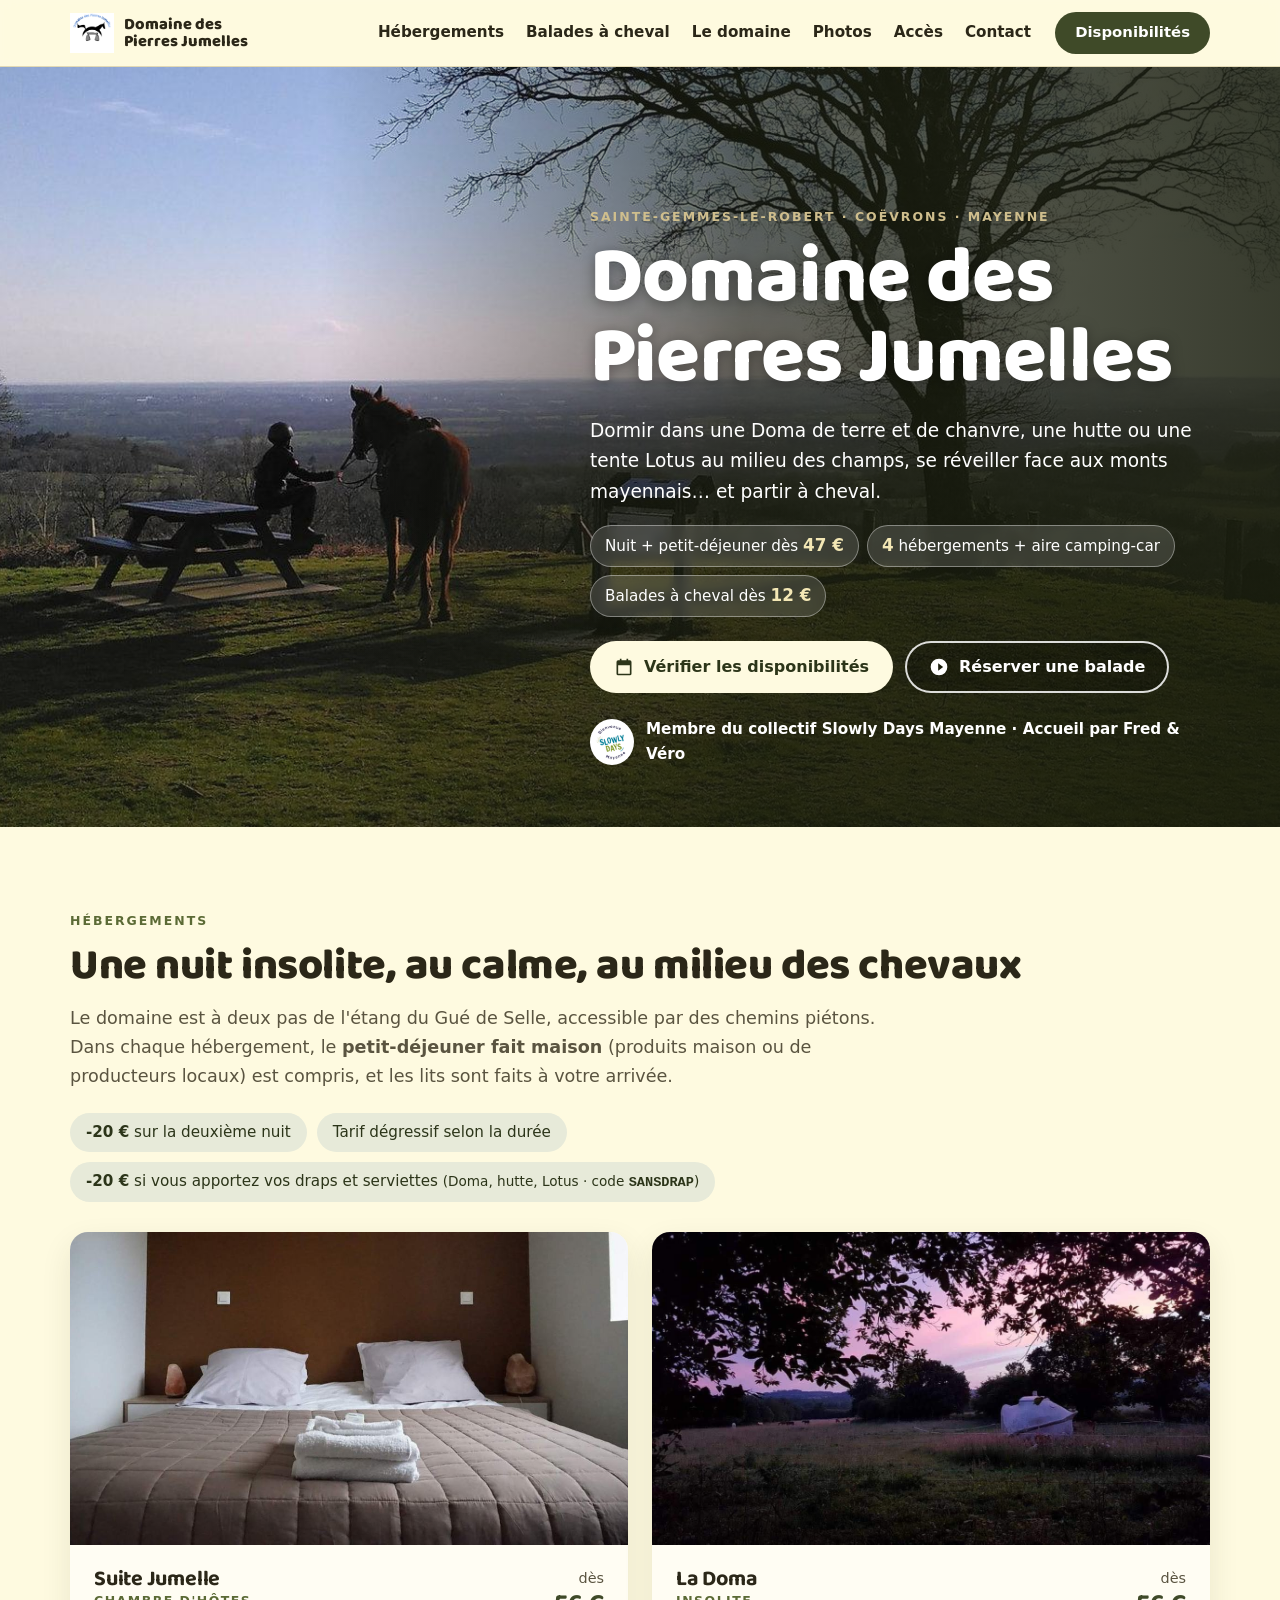
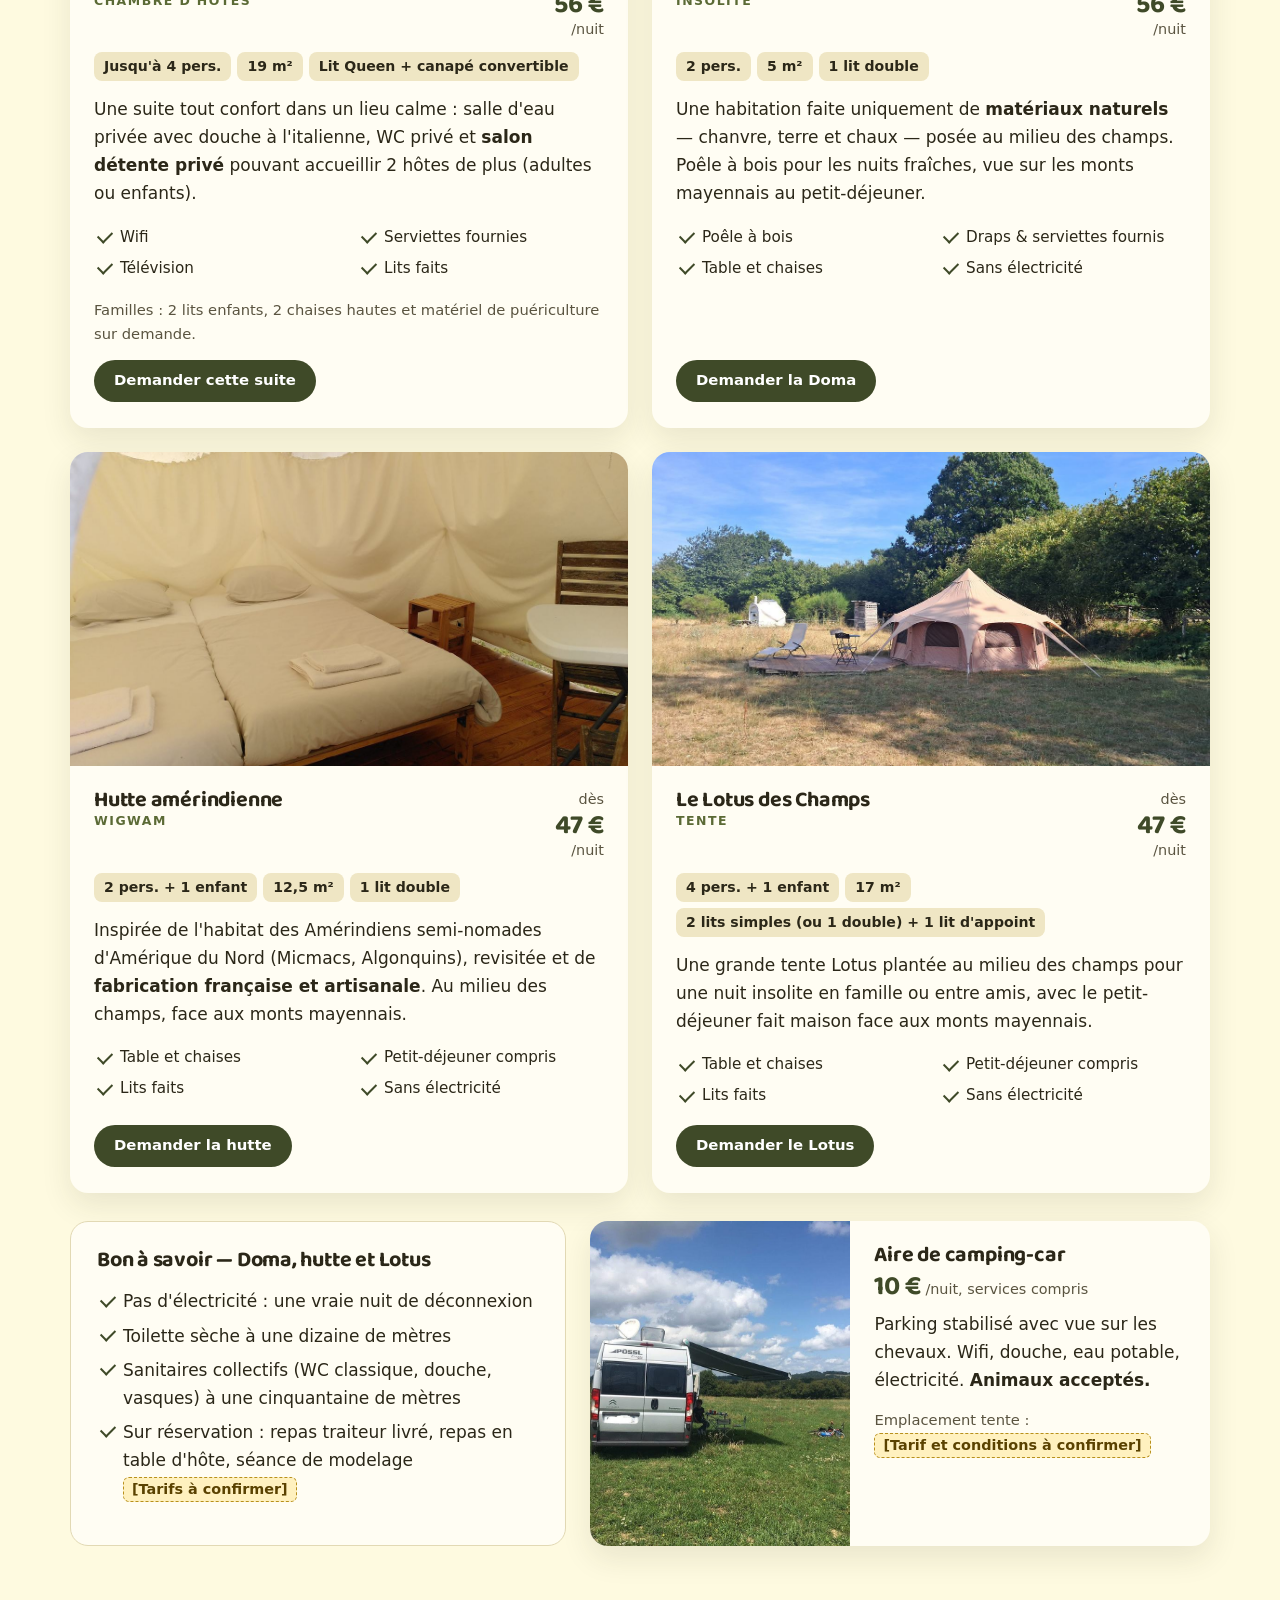
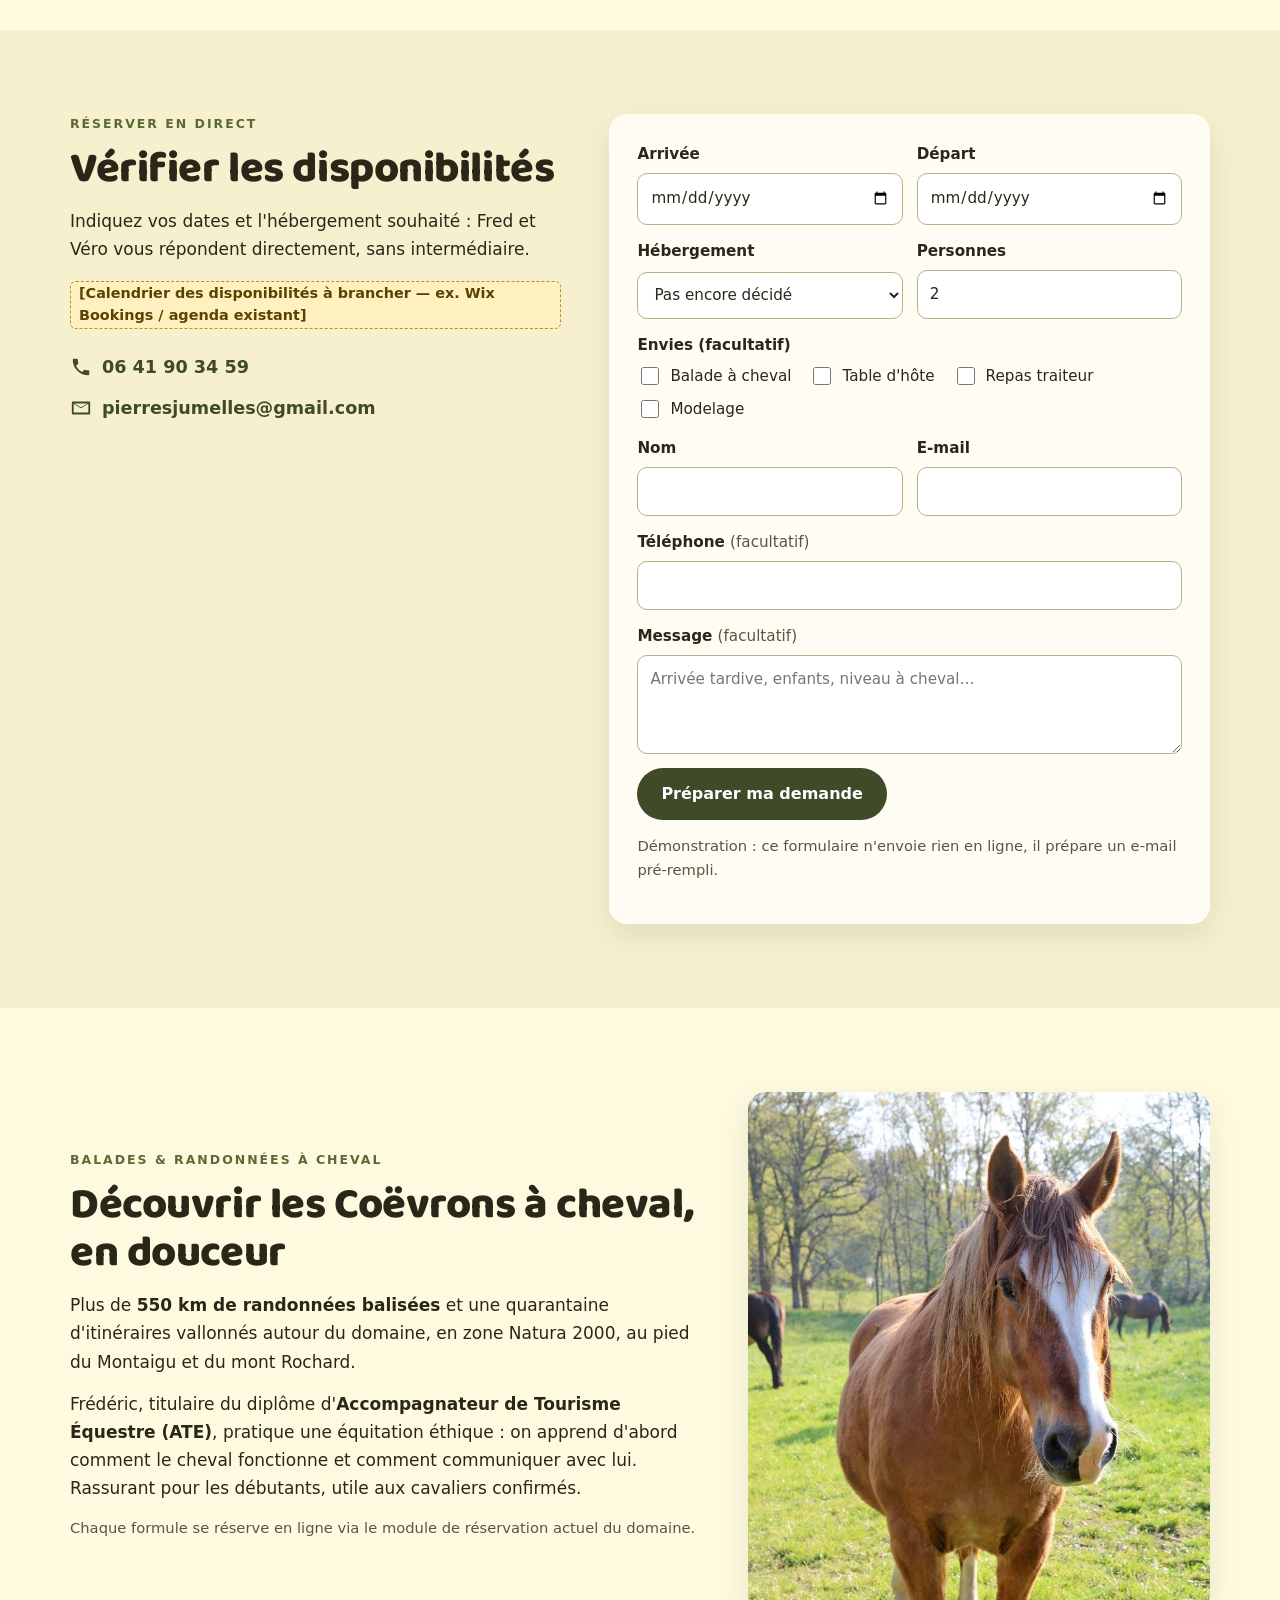
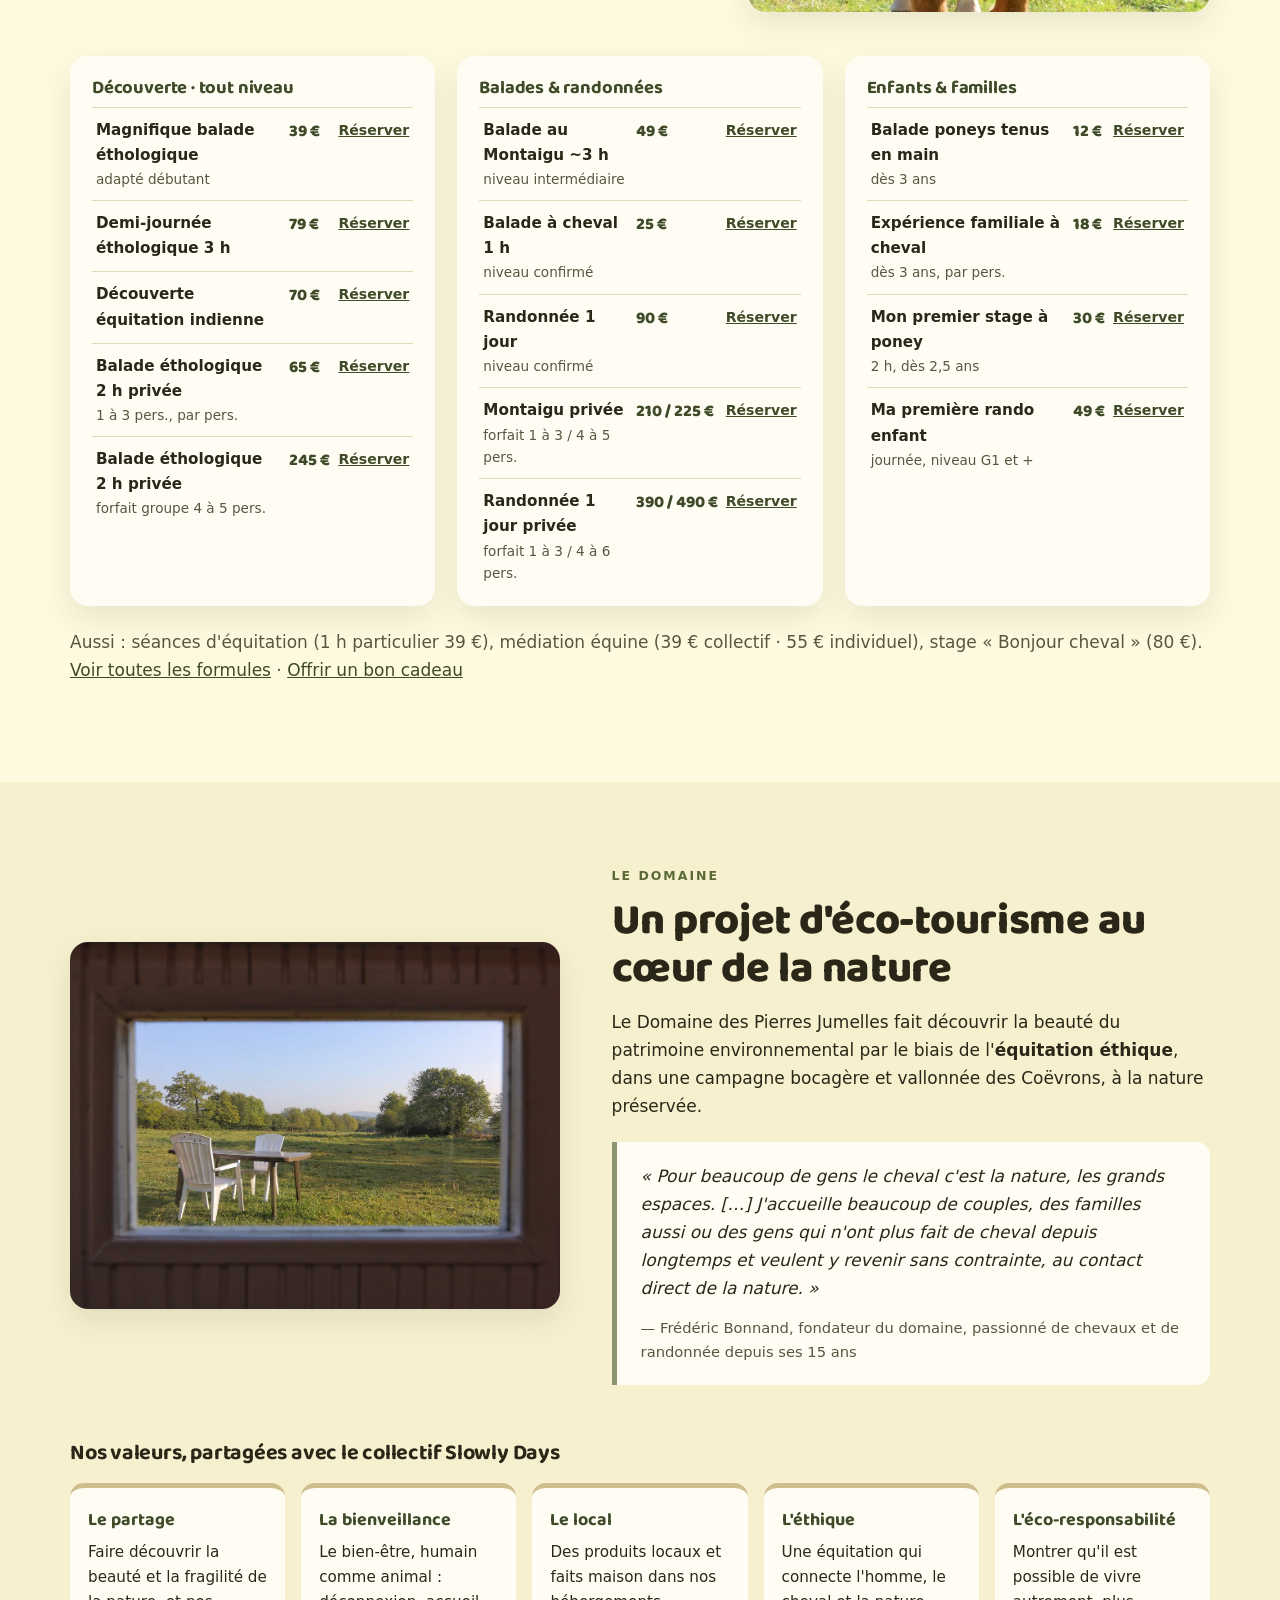
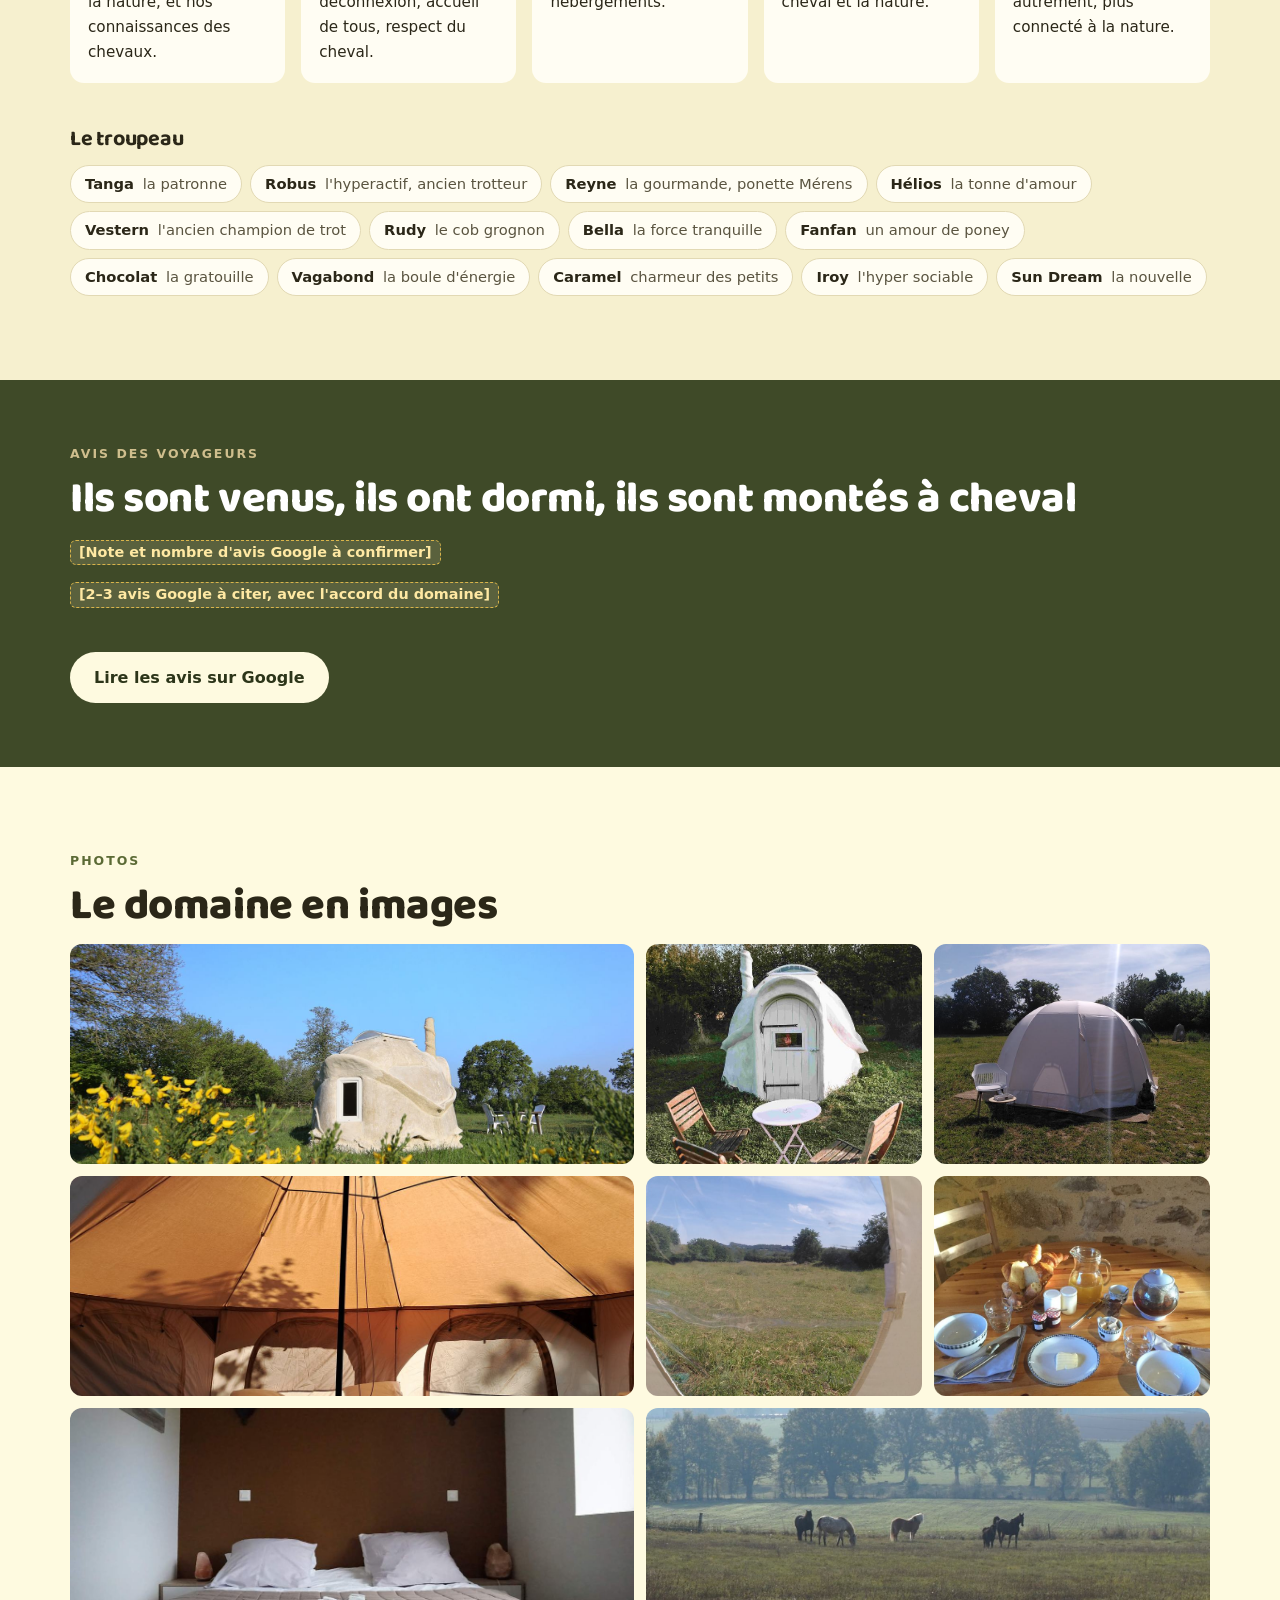
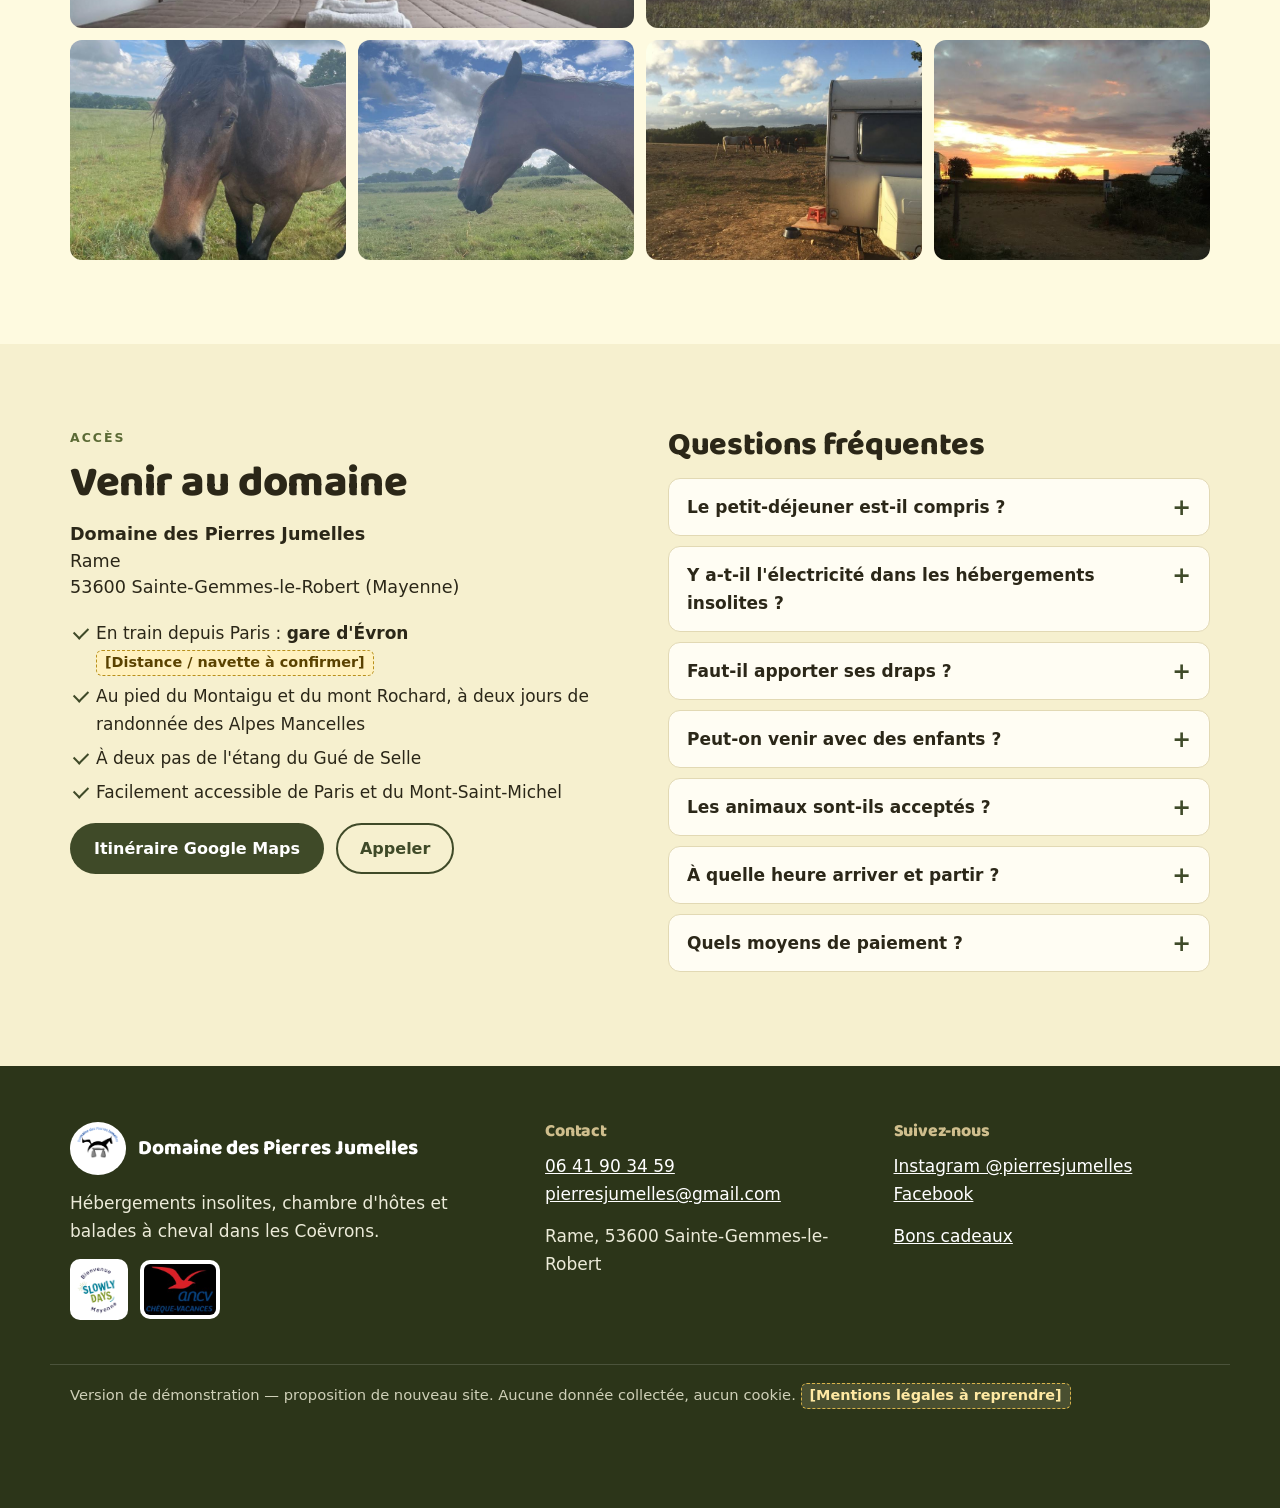
==== domaine-pierres-jumelles-ste-gemmes/index.html @ 32380733 "Demo sites (unlisted, noindex) Co-Authored-By: Claude Opus 5.5 <noreply@anthropic.com>" ====
<!doctype html>
<html lang="fr">
<head>
<meta charset="utf-8">
<meta name="viewport" content="width=device-width, initial-scale=1">
<title>Domaine des Pierres Jumelles — Hébergements insolites, chambre d'hôtes &amp; balades à cheval en Mayenne</title>
<meta name="description" content="Au cœur des Coëvrons (Sainte-Gemmes-le-Robert, 53) : Doma en chanvre et terre, hutte amérindienne, tente Lotus, suite d'hôtes avec petit-déjeuner fait maison, aire de camping-car, balades et randonnées à cheval éthologiques.">
<meta name="robots" content="noindex">
<meta name="theme-color" content="#3f4a28">
<link rel="canonical" href="https://www.pierresjumelles.com/">
<meta property="og:type" content="website">
<meta property="og:locale" content="fr_FR">
<meta property="og:title" content="Domaine des Pierres Jumelles — nuits insolites et balades à cheval en Mayenne">
<meta property="og:description" content="Doma, hutte amérindienne, Lotus des Champs, Suite Jumelle et balades à cheval éthologiques au pied du Montaigu.">
<meta property="og:image" content="img/hero.jpg">
<link rel="icon" href="img/logo.png">
<link rel="preconnect" href="https://fonts.googleapis.com">
<link rel="preconnect" href="https://fonts.gstatic.com" crossorigin>
<link href="https://fonts.googleapis.com/css2?family=Baloo+2:wght@600;700;800&display=swap" rel="stylesheet">
<link rel="stylesheet" href="style.css">
<link rel="preload" as="image" href="img/hero-800.jpg" imagesrcset="img/hero-800.jpg 800w, img/hero.jpg 1600w" imagesizes="100vw">
<script type="application/ld+json">
{
  "@context": "https://schema.org",
  "@type": ["BedAndBreakfast", "LodgingBusiness"],
  "name": "Domaine des Pierres Jumelles",
  "description": "Projet d'éco-tourisme dans les Coëvrons : chambre d'hôtes (Suite Jumelle), hébergements insolites (Doma, hutte amérindienne, Lotus des Champs), aire de camping-car, balades et randonnées à cheval éthologiques.",
  "url": "https://www.pierresjumelles.com/",
  "telephone": "+33641903459",
  "email": "pierresjumelles@gmail.com",
  "logo": "img/logo.png",
  "image": ["img/hero.jpg", "img/doma.jpg", "img/lotus.jpg", "img/hutte.jpg"],
  "address": {
    "@type": "PostalAddress",
    "streetAddress": "Rame",
    "postalCode": "53600",
    "addressLocality": "Sainte-Gemmes-le-Robert",
    "addressRegion": "Mayenne",
    "addressCountry": "FR"
  },
  "geo": { "@type": "GeoCoordinates", "latitude": 48.1975708, "longitude": -0.4056667 },
  "hasMap": "https://www.google.com/maps/search/?api=1&query=48.1975708,-0.4056667",
  "priceRange": "47 € – 56 € / nuit",
  "sameAs": ["https://www.facebook.com/pierresjumelles/", "https://www.instagram.com/pierresjumelles/"],
  "amenityFeature": [
    { "@type": "LocationFeatureSpecification", "name": "Petit-déjeuner fait maison inclus", "value": true },
    { "@type": "LocationFeatureSpecification", "name": "Balades à cheval sur place", "value": true },
    { "@type": "LocationFeatureSpecification", "name": "Aire de camping-car avec électricité et eau", "value": true }
  ],
  "containsPlace": [
    { "@type": "Suite", "name": "Suite Jumelle (chambre d'hôtes)", "occupancy": { "@type": "QuantitativeValue", "maxValue": 4 }, "floorSize": { "@type": "QuantitativeValue", "value": 19, "unitCode": "MTK" } },
    { "@type": "Accommodation", "name": "Doma", "occupancy": { "@type": "QuantitativeValue", "maxValue": 2 }, "floorSize": { "@type": "QuantitativeValue", "value": 5, "unitCode": "MTK" } },
    { "@type": "Accommodation", "name": "Hutte amérindienne", "occupancy": { "@type": "QuantitativeValue", "maxValue": 3 }, "floorSize": { "@type": "QuantitativeValue", "value": 12.5, "unitCode": "MTK" } },
    { "@type": "Accommodation", "name": "Le Lotus des Champs", "occupancy": { "@type": "QuantitativeValue", "maxValue": 5 }, "floorSize": { "@type": "QuantitativeValue", "value": 17, "unitCode": "MTK" } }
  ],
  "makesOffer": [
    { "@type": "Offer", "name": "Suite Jumelle — nuit avec petit-déjeuner", "price": 56, "priceCurrency": "EUR", "description": "À partir de" },
    { "@type": "Offer", "name": "Doma — nuit avec petit-déjeuner", "price": 56, "priceCurrency": "EUR", "description": "À partir de" },
    { "@type": "Offer", "name": "Hutte amérindienne — nuit avec petit-déjeuner", "price": 47, "priceCurrency": "EUR", "description": "À partir de" },
    { "@type": "Offer", "name": "Lotus des Champs — nuit avec petit-déjeuner", "price": 47, "priceCurrency": "EUR", "description": "À partir de" },
    { "@type": "Offer", "name": "Aire de camping-car avec services", "price": 10, "priceCurrency": "EUR" }
  ]
}
</script>
</head>
<body>
<a class="skip" href="#contenu">Aller au contenu</a>

<header class="topbar">
  <div class="wrap topbar-in">
    <a class="brand" href="#top" aria-label="Domaine des Pierres Jumelles — accueil">
      <img src="img/logo.png" width="44" height="41" alt="">
      <span>Domaine des<br>Pierres Jumelles</span>
    </a>
    <nav class="nav" aria-label="Navigation principale">
      <a href="#hebergements">Hébergements</a>
      <a href="#balades">Balades à cheval</a>
      <a href="#domaine">Le domaine</a>
      <a href="#galerie">Photos</a>
      <a href="#acces">Accès</a>
      <a href="#contact">Contact</a>
    </nav>
    <a class="btn btn-green btn-sm topbar-cta" href="#dispo">Disponibilités</a>
  </div>
</header>

<main id="contenu">

<!-- HERO -->
<section class="hero" id="top">
  <img class="hero-bg" src="img/hero-800.jpg" srcset="img/hero-800.jpg 800w, img/hero.jpg 1600w" sizes="100vw" alt="Un cheval et son cavalier devant le panorama du Montaigu, sur la campagne mayennaise" fetchpriority="high">
  <div class="wrap hero-in"><div class="hero-text">
    <p class="eyebrow">Sainte-Gemmes-le-Robert · Coëvrons · Mayenne</p>
    <h1>Domaine des<br>Pierres Jumelles</h1>
    <p class="hook">Dormir dans une Doma de terre et de chanvre, une hutte ou une tente Lotus au milieu des champs, se réveiller face aux monts mayennais… et partir à cheval.</p>
    <ul class="keyfacts" aria-label="En bref">
      <li>Nuit + petit-déjeuner dès <b>47&nbsp;€</b></li>
      <li><b>4</b> hébergements + aire camping-car</li>
      <li>Balades à cheval dès <b>12&nbsp;€</b></li>
    </ul>
    <div class="cta">
      <a class="btn btn-cream" href="#dispo">
        <svg viewBox="0 0 24 24" aria-hidden="true"><path d="M7 2v2H5a2 2 0 0 0-2 2v14a2 2 0 0 0 2 2h14a2 2 0 0 0 2-2V6a2 2 0 0 0-2-2h-2V2h-2v2H9V2H7zm-2 8h14v10H5V10z"/></svg>
        Vérifier les disponibilités
      </a>
      <a class="btn btn-ghost" href="#balades">
        <svg viewBox="0 0 24 24" aria-hidden="true"><path d="M12 2a10 10 0 1 0 0 20 10 10 0 0 0 0-20zm-1 14.5v-9l6 4.5-6 4.5z"/></svg>
        Réserver une balade
      </a>
    </div>
    <p class="label"><img src="img/slowly.png" width="44" height="46" alt=""> Membre du collectif Slowly Days Mayenne · Accueil par Fred &amp; Véro</p>
  </div></div>
</section>

<!-- HEBERGEMENTS -->
<section class="section" id="hebergements">
  <div class="wrap">
    <p class="eyebrow dark">Hébergements</p>
    <h2>Une nuit insolite, au calme, au milieu des chevaux</h2>
    <p class="lead">Le domaine est à deux pas de l'étang du Gué de Selle, accessible par des chemins piétons. Dans chaque hébergement, le <strong>petit-déjeuner fait maison</strong> (produits maison ou de producteurs locaux) est compris, et les lits sont faits à votre arrivée.</p>

    <div class="deals" role="note">
      <span><b>-20&nbsp;€</b> sur la deuxième nuit</span>
      <span>Tarif dégressif selon la durée</span>
      <span><b>-20&nbsp;€</b> si vous apportez vos draps et serviettes <small>(Doma, hutte, Lotus · code <code>SANSDRAP</code>)</small></span>
    </div>

    <div class="units">
      <!-- Suite Jumelle -->
      <article class="unit" id="suite">
        <img src="img/chambre.jpg" width="1200" height="570" loading="lazy" alt="La Suite Jumelle : grand lit Queen, linge plié, mur couleur chocolat">
        <div class="unit-body">
          <div class="unit-head">
            <h3>Suite Jumelle <span class="kind">chambre d'hôtes</span></h3>
            <p class="price">dès <b>56&nbsp;€</b><span>/nuit</span></p>
          </div>
          <ul class="specs" aria-label="Caractéristiques">
            <li>Jusqu'à 4 pers.</li><li>19&nbsp;m²</li><li>Lit Queen + canapé convertible</li>
          </ul>
          <p>Une suite tout confort dans un lieu calme : salle d'eau privée avec douche à l'italienne, WC privé et <strong>salon détente privé</strong> pouvant accueillir 2 hôtes de plus (adultes ou enfants).</p>
          <ul class="ticks cols">
            <li>Wifi</li><li>Télévision</li><li>Serviettes fournies</li><li>Lits faits</li>
          </ul>
          <p class="small">Familles : 2 lits enfants, 2 chaises hautes et matériel de puériculture sur demande.</p>
          <a class="btn btn-green btn-sm" href="#dispo" data-unit="Suite Jumelle (chambre d'hôtes)">Demander cette suite</a>
        </div>
      </article>

      <!-- Doma -->
      <article class="unit" id="doma">
        <img src="img/doma-sunset.jpg" width="1200" height="675" loading="lazy" alt="La Doma blanche au milieu du pré, au coucher du soleil">
        <div class="unit-body">
          <div class="unit-head">
            <h3>La Doma <span class="kind">insolite</span></h3>
            <p class="price">dès <b>56&nbsp;€</b><span>/nuit</span></p>
          </div>
          <ul class="specs" aria-label="Caractéristiques">
            <li>2 pers.</li><li>5&nbsp;m²</li><li>1 lit double</li>
          </ul>
          <p>Une habitation faite uniquement de <strong>matériaux naturels</strong> — chanvre, terre et chaux — posée au milieu des champs. Poêle à bois pour les nuits fraîches, vue sur les monts mayennais au petit-déjeuner.</p>
          <ul class="ticks cols">
            <li>Poêle à bois</li><li>Table et chaises</li><li>Draps &amp; serviettes fournis</li><li>Sans électricité</li>
          </ul>
          <a class="btn btn-green btn-sm" href="#dispo" data-unit="La Doma">Demander la Doma</a>
        </div>
      </article>

      <!-- Hutte -->
      <article class="unit" id="hutte">
        <img src="img/hutte-int.jpg" width="1200" height="900" loading="lazy" alt="Intérieur de la hutte amérindienne : lit double sous la toile, petite table en bois">
        <div class="unit-body">
          <div class="unit-head">
            <h3>Hutte amérindienne <span class="kind">wigwam</span></h3>
            <p class="price">dès <b>47&nbsp;€</b><span>/nuit</span></p>
          </div>
          <ul class="specs" aria-label="Caractéristiques">
            <li>2 pers. + 1 enfant</li><li>12,5&nbsp;m²</li><li>1 lit double</li>
          </ul>
          <p>Inspirée de l'habitat des Amérindiens semi-nomades d'Amérique du Nord (Micmacs, Algonquins), revisitée et de <strong>fabrication française et artisanale</strong>. Au milieu des champs, face aux monts mayennais.</p>
          <ul class="ticks cols">
            <li>Table et chaises</li><li>Lits faits</li><li>Petit-déjeuner compris</li><li>Sans électricité</li>
          </ul>
          <a class="btn btn-green btn-sm" href="#dispo" data-unit="Hutte amérindienne">Demander la hutte</a>
        </div>
      </article>

      <!-- Lotus -->
      <article class="unit" id="lotus">
        <img src="img/lotus.jpg" width="1200" height="675" loading="lazy" alt="La tente Lotus des Champs, rose pâle, dans le pré sous le ciel bleu">
        <div class="unit-body">
          <div class="unit-head">
            <h3>Le Lotus des Champs <span class="kind">tente</span></h3>
            <p class="price">dès <b>47&nbsp;€</b><span>/nuit</span></p>
          </div>
          <ul class="specs" aria-label="Caractéristiques">
            <li>4 pers. + 1 enfant</li><li>17&nbsp;m²</li><li>2 lits simples (ou 1 double) + 1 lit d'appoint</li>
          </ul>
          <p>Une grande tente Lotus plantée au milieu des champs pour une nuit insolite en famille ou entre amis, avec le petit-déjeuner fait maison face aux monts mayennais.</p>
          <ul class="ticks cols">
            <li>Table et chaises</li><li>Lits faits</li><li>Petit-déjeuner compris</li><li>Sans électricité</li>
          </ul>
          <a class="btn btn-green btn-sm" href="#dispo" data-unit="Le Lotus des Champs">Demander le Lotus</a>
        </div>
      </article>
    </div>

    <div class="extras">
      <div class="goodtoknow">
        <h3>Bon à savoir — Doma, hutte et Lotus</h3>
        <ul class="ticks">
          <li>Pas d'électricité : une vraie nuit de déconnexion</li>
          <li>Toilette sèche à une dizaine de mètres</li>
          <li>Sanitaires collectifs (WC classique, douche, vasques) à une cinquantaine de mètres</li>
          <li>Sur réservation : repas traiteur livré, repas en table d'hôte, séance de modelage <span class="todo">[Tarifs à confirmer]</span></li>
        </ul>
      </div>
      <article class="camper" id="camping-car">
        <img src="img/camping-car.jpg" width="1200" height="900" loading="lazy" alt="Un fourgon aménagé garé dans l'herbe, sous un grand ciel bleu">
        <div>
          <h3>Aire de camping-car</h3>
          <p class="price inline"><b>10&nbsp;€</b><span>/nuit, services compris</span></p>
          <p>Parking stabilisé avec vue sur les chevaux. Wifi, douche, eau potable, électricité. <strong>Animaux acceptés.</strong></p>
          <p class="small">Emplacement tente : <span class="todo">[Tarif et conditions à confirmer]</span></p>
        </div>
      </article>
    </div>
  </div>
</section>

<!-- DISPONIBILITES -->
<section class="section alt" id="dispo">
  <div class="wrap dispo">
    <div class="dispo-text">
      <p class="eyebrow dark">Réserver en direct</p>
      <h2>Vérifier les disponibilités</h2>
      <p>Indiquez vos dates et l'hébergement souhaité : Fred et Véro vous répondent directement, sans intermédiaire.</p>
      <p class="todo-block"><span class="todo">[Calendrier des disponibilités à brancher — ex. Wix Bookings / agenda existant]</span></p>
      <ul class="contact-list">
        <li><a href="tel:+33641903459"><svg viewBox="0 0 24 24" aria-hidden="true"><path d="M6.6 10.8a15.2 15.2 0 0 0 6.6 6.6l2.2-2.2a1 1 0 0 1 1-.25 11.4 11.4 0 0 0 3.6.57 1 1 0 0 1 1 1V20a1 1 0 0 1-1 1A17 17 0 0 1 3 4a1 1 0 0 1 1-1h3.5a1 1 0 0 1 1 1c0 1.25.2 2.45.57 3.57a1 1 0 0 1-.25 1L6.6 10.8z"/></svg>06 41 90 34 59</a></li>
        <li><a href="mailto:pierresjumelles@gmail.com"><svg viewBox="0 0 24 24" aria-hidden="true"><path d="M3 5h18a1 1 0 0 1 1 1v12a1 1 0 0 1-1 1H3a1 1 0 0 1-1-1V6a1 1 0 0 1 1-1zm9 7.2L4 7.3V17h16V7.3l-8 4.9zM4.8 7 12 11.3 19.2 7H4.8z"/></svg>pierresjumelles@gmail.com</a></li>
      </ul>
    </div>
    <form class="form" id="request-form" novalidate>
      <div class="row">
        <label>Arrivée<input type="date" name="arrivee" required></label>
        <label>Départ<input type="date" name="depart" required></label>
      </div>
      <div class="row">
        <label>Hébergement
          <select name="unite">
            <option>Pas encore décidé</option>
            <option>Suite Jumelle (chambre d'hôtes)</option>
            <option>La Doma</option>
            <option>Hutte amérindienne</option>
            <option>Le Lotus des Champs</option>
            <option>Aire de camping-car</option>
          </select>
        </label>
        <label>Personnes<input type="number" name="personnes" min="1" max="10" value="2" required></label>
      </div>
      <fieldset class="opts">
        <legend>Envies (facultatif)</legend>
        <label class="chk"><input type="checkbox" name="options" value="Balade à cheval"> Balade à cheval</label>
        <label class="chk"><input type="checkbox" name="options" value="Table d'hôte"> Table d'hôte</label>
        <label class="chk"><input type="checkbox" name="options" value="Repas traiteur"> Repas traiteur</label>
        <label class="chk"><input type="checkbox" name="options" value="Modelage"> Modelage</label>
      </fieldset>
      <div class="row">
        <label>Nom<input type="text" name="nom" autocomplete="name" required></label>
        <label>E-mail<input type="email" name="email" autocomplete="email" required></label>
      </div>
      <label><span>Téléphone <span class="opt">(facultatif)</span></span><input type="tel" name="tel" autocomplete="tel"></label>
      <label><span>Message <span class="opt">(facultatif)</span></span><textarea name="message" rows="3" placeholder="Arrivée tardive, enfants, niveau à cheval…"></textarea></label>
      <button class="btn btn-green" type="submit">Préparer ma demande</button>
      <p class="small">Démonstration : ce formulaire n'envoie rien en ligne, il prépare un e-mail pré-rempli.</p>
      <div class="form-msg" id="form-msg" role="status" hidden></div>
    </form>
  </div>
</section>

<!-- BALADES -->
<section class="section" id="balades">
  <div class="wrap">
    <div class="split">
      <div>
        <p class="eyebrow dark">Balades &amp; randonnées à cheval</p>
        <h2>Découvrir les Coëvrons à cheval, en douceur</h2>
        <p>Plus de <strong>550 km de randonnées balisées</strong> et une quarantaine d'itinéraires vallonnés autour du domaine, en zone Natura 2000, au pied du Montaigu et du mont Rochard.</p>
        <p>Frédéric, titulaire du diplôme d'<strong>Accompagnateur de Tourisme Équestre (ATE)</strong>, pratique une équitation éthique : on apprend d'abord comment le cheval fonctionne et comment communiquer avec lui. Rassurant pour les débutants, utile aux cavaliers confirmés.</p>
        <p class="small">Chaque formule se réserve en ligne via le module de réservation actuel du domaine.</p>
      </div>
      <img class="split-img" src="img/cheval.jpg" width="760" height="1000" loading="lazy" alt="Un cheval alezan à la crinière claire s'approche dans le pré, en lisière de bois">
    </div>

    <div class="rides">
      <div class="ride-group">
        <h3>Découverte · tout niveau</h3>
        <table class="prices">
          <caption class="sr">Balades découverte et tarifs</caption>
          <tbody>
            <tr><th scope="row">Magnifique balade éthologique <span>adapté débutant</span></th><td>39&nbsp;€</td><td><a href="https://www.pierresjumelles.com/service-page/magnifique-balade-éthologique">Réserver</a></td></tr>
            <tr><th scope="row">Demi-journée éthologique 3&nbsp;h</th><td>79&nbsp;€</td><td><a href="https://www.pierresjumelles.com/service-page/demie-journée-éthologique-3-h">Réserver</a></td></tr>
            <tr><th scope="row">Découverte équitation indienne</th><td>70&nbsp;€</td><td><a href="https://www.pierresjumelles.com/service-page/découverte-équitation-indienne">Réserver</a></td></tr>
            <tr><th scope="row">Balade éthologique 2&nbsp;h privée <span>1 à 3 pers., par pers.</span></th><td>65&nbsp;€</td><td><a href="https://www.pierresjumelles.com/service-page/magnifique-balade-éthologique-2-h-privé">Réserver</a></td></tr>
            <tr><th scope="row">Balade éthologique 2&nbsp;h privée <span>forfait groupe 4 à 5 pers.</span></th><td>245&nbsp;€</td><td><a href="https://www.pierresjumelles.com/service-page/magnifique-balade-éthologique-2-h-privé-1">Réserver</a></td></tr>
          </tbody>
        </table>
      </div>
      <div class="ride-group">
        <h3>Balades &amp; randonnées</h3>
        <table class="prices">
          <caption class="sr">Balades, randonnées et tarifs</caption>
          <tbody>
            <tr><th scope="row">Balade au Montaigu ~3&nbsp;h <span>niveau intermédiaire</span></th><td>49&nbsp;€</td><td><a href="https://www.pierresjumelles.com/service-page/balade-à-cheval-montaigu-environ-3-h">Réserver</a></td></tr>
            <tr><th scope="row">Balade à cheval 1&nbsp;h <span>niveau confirmé</span></th><td>25&nbsp;€</td><td><a href="https://www.pierresjumelles.com/service-page/balade-à-cheval-1h">Réserver</a></td></tr>
            <tr><th scope="row">Randonnée 1 jour <span>niveau confirmé</span></th><td>90&nbsp;€</td><td><a href="https://www.pierresjumelles.com/service-page/randonnée-1-jour-niveau-confirmé">Réserver</a></td></tr>
            <tr><th scope="row">Montaigu privée <span>forfait 1 à 3 / 4 à 5 pers.</span></th><td>210 / 225&nbsp;€</td><td><a href="https://www.pierresjumelles.com/service-page/balade-à-cheval-montaigu-privée-prix-groupe-de-1-à-3-personnes">Réserver</a></td></tr>
            <tr><th scope="row">Randonnée 1 jour privée <span>forfait 1 à 3 / 4 à 6 pers.</span></th><td>390 / 490&nbsp;€</td><td><a href="https://www.pierresjumelles.com/service-page/randonnée-1-jour-privée-niveau-confirmé">Réserver</a></td></tr>
          </tbody>
        </table>
      </div>
      <div class="ride-group">
        <h3>Enfants &amp; familles</h3>
        <table class="prices">
          <caption class="sr">Activités enfants et familles, tarifs</caption>
          <tbody>
            <tr><th scope="row">Balade poneys tenus en main <span>dès 3 ans</span></th><td>12&nbsp;€</td><td><a href="https://www.pierresjumelles.com/service-page/balade-poneys">Réserver</a></td></tr>
            <tr><th scope="row">Expérience familiale à cheval <span>dès 3 ans, par pers.</span></th><td>18&nbsp;€</td><td><a href="https://www.pierresjumelles.com/service-page/expérience-familiale-à-cheval">Réserver</a></td></tr>
            <tr><th scope="row">Mon premier stage à poney <span>2&nbsp;h, dès 2,5 ans</span></th><td>30&nbsp;€</td><td><a href="https://www.pierresjumelles.com/service-page/mon-premier-stage-à-poney">Réserver</a></td></tr>
            <tr><th scope="row">Ma première rando enfant <span>journée, niveau G1 et +</span></th><td>49&nbsp;€</td><td><a href="https://www.pierresjumelles.com/service-page/ma-première-rando-enfant-niveau-g1-et">Réserver</a></td></tr>
          </tbody>
        </table>
      </div>
    </div>
    <p class="more-rides">Aussi : séances d'équitation (1&nbsp;h particulier 39&nbsp;€), médiation équine (39&nbsp;€ collectif · 55&nbsp;€ individuel), stage « Bonjour cheval » (80&nbsp;€). <a href="https://www.pierresjumelles.com/balades">Voir toutes les formules</a> · <a href="https://www.pierresjumelles.com/bonscadeaux">Offrir un bon cadeau</a></p>
  </div>
</section>

<!-- LE DOMAINE -->
<section class="section alt" id="domaine">
  <div class="wrap">
    <div class="split rev">
      <img class="split-img" src="img/doma-vue.jpg" width="1200" height="899" loading="lazy" alt="Vue sur le pré et deux chaises de jardin, encadrée par la fenêtre en bois de la Doma">
      <div>
        <p class="eyebrow dark">Le domaine</p>
        <h2>Un projet d'éco-tourisme au cœur de la nature</h2>
        <p>Le Domaine des Pierres Jumelles fait découvrir la beauté du patrimoine environnemental par le biais de l'<strong>équitation éthique</strong>, dans une campagne bocagère et vallonnée des Coëvrons, à la nature préservée.</p>
        <blockquote>
          <p>« Pour beaucoup de gens le cheval c'est la nature, les grands espaces. […] J'accueille beaucoup de couples, des familles aussi ou des gens qui n'ont plus fait de cheval depuis longtemps et veulent y revenir sans contrainte, au contact direct de la nature. »</p>
          <footer>— Frédéric Bonnand, fondateur du domaine, passionné de chevaux et de randonnée depuis ses 15 ans</footer>
        </blockquote>
      </div>
    </div>

    <h3 class="values-title">Nos valeurs, partagées avec le collectif Slowly Days</h3>
    <ul class="values">
      <li><b>Le partage</b> Faire découvrir la beauté et la fragilité de la nature, et nos connaissances des chevaux.</li>
      <li><b>La bienveillance</b> Le bien-être, humain comme animal : déconnexion, accueil de tous, respect du cheval.</li>
      <li><b>Le local</b> Des produits locaux et faits maison dans nos hébergements.</li>
      <li><b>L'éthique</b> Une équitation qui connecte l'homme, le cheval et la nature.</li>
      <li><b>L'éco-responsabilité</b> Montrer qu'il est possible de vivre autrement, plus connecté à la nature.</li>
    </ul>

    <div class="herd">
      <h3>Le troupeau</h3>
      <ul class="horses">
        <li><b>Tanga</b> la patronne</li>
        <li><b>Robus</b> l'hyperactif, ancien trotteur</li>
        <li><b>Reyne</b> la gourmande, ponette Mérens</li>
        <li><b>Hélios</b> la tonne d'amour</li>
        <li><b>Vestern</b> l'ancien champion de trot</li>
        <li><b>Rudy</b> le cob grognon</li>
        <li><b>Bella</b> la force tranquille</li>
        <li><b>Fanfan</b> un amour de poney</li>
        <li><b>Chocolat</b> la gratouille</li>
        <li><b>Vagabond</b> la boule d'énergie</li>
        <li><b>Caramel</b> charmeur des petits</li>
        <li><b>Iroy</b> l'hyper sociable</li>
        <li><b>Sun Dream</b> la nouvelle</li>
      </ul>
    </div>
  </div>
</section>

<!-- AVIS -->
<section class="section reviews" id="avis">
  <div class="wrap reviews-in">
    <div>
      <p class="eyebrow">Avis des voyageurs</p>
      <h2>Ils sont venus, ils ont dormi, ils sont montés à cheval</h2>
      <p><span class="todo todo-dark">[Note et nombre d'avis Google à confirmer]</span></p>
      <p><span class="todo todo-dark">[2–3 avis Google à citer, avec l'accord du domaine]</span></p>
    </div>
    <a class="btn btn-cream" href="https://www.google.com/maps/place/Domaine+des+Pierres+Jumelles+-+Balade+%C3%A0+cheval+-+Chambre+d%E2%80%99h%C3%B4tes+Mayenne/@48.1975708,-0.4056667,15z/data=!4m8!3m7!1s0x0:0xf9690fc5167a215c!5m2!4m1!1i2!8m2!3d48.1975708!4d-0.4056667">Lire les avis sur Google</a>
  </div>
</section>

<!-- GALERIE -->
<section class="section" id="galerie">
  <div class="wrap">
    <p class="eyebrow dark">Photos</p>
    <h2>Le domaine en images</h2>
    <div class="gallery" id="gallery">
      <a href="img/doma-2.jpg" class="g-wide"><img src="img/doma-2.jpg" width="1400" height="571" loading="lazy" alt="La Doma au milieu des fleurs jaunes, sous le ciel bleu"></a>
      <a href="img/doma.jpg"><img src="img/doma.jpg" width="665" height="1000" loading="lazy" alt="La Doma, sa porte en bois et ses chaises de jardin"></a>
      <a href="img/lotus-int.jpg" class="g-wide"><img src="img/lotus-int.jpg" width="1200" height="675" loading="lazy" alt="Intérieur du Lotus des Champs : lits sous la toile"></a>
      <a href="img/hutte.jpg"><img src="img/hutte.jpg" width="750" height="1000" loading="lazy" alt="La hutte amérindienne dans le pré"></a>
      <a href="img/hutte-vue.jpg"><img src="img/hutte-vue.jpg" width="750" height="1000" loading="lazy" alt="Vue sur les champs depuis l'ouverture de la hutte"></a>
      <a href="img/petit-dej.jpg"><img src="img/petit-dej.jpg" width="750" height="1000" loading="lazy" alt="Petit-déjeuner fait maison servi sur une table ronde en bois"></a>
      <a href="img/chambre-2.jpg" class="g-wide"><img src="img/chambre-2.jpg" width="1200" height="802" loading="lazy" alt="Le lit Queen de la Suite Jumelle"></a>
      <a href="img/troupeau.jpg" class="g-wide"><img src="img/troupeau.jpg" width="1400" height="935" loading="lazy" alt="Le troupeau dans un pré brumeux, rangée d'arbres au fond"></a>
      <a href="img/cheval-2.jpg"><img src="img/cheval-2.jpg" width="750" height="1000" loading="lazy" alt="Un cheval bai brun dans le pré, sous un ciel nuageux"></a>
      <a href="img/cheval-3.jpg"><img src="img/cheval-3.jpg" width="940" height="1000" loading="lazy" alt="Un cheval sombre de profil dans le pré"></a>
      <a href="img/camping-car-2.jpg"><img src="img/camping-car-2.jpg" width="750" height="1000" loading="lazy" alt="Une caravane garée face aux chevaux"></a>
      <a href="img/coucher-soleil.jpg"><img src="img/coucher-soleil.jpg" width="632" height="843" loading="lazy" alt="Coucher de soleil sur la campagne depuis le domaine"></a>
    </div>
  </div>
</section>

<!-- ACCES + FAQ -->
<section class="section alt" id="acces">
  <div class="wrap access">
    <div>
      <p class="eyebrow dark">Accès</p>
      <h2>Venir au domaine</h2>
      <address>
        <strong>Domaine des Pierres Jumelles</strong><br>
        Rame<br>
        53600 Sainte-Gemmes-le-Robert (Mayenne)
      </address>
      <ul class="ticks">
        <li>En train depuis Paris : <strong>gare d'Évron</strong> <span class="todo">[Distance / navette à confirmer]</span></li>
        <li>Au pied du Montaigu et du mont Rochard, à deux jours de randonnée des Alpes Mancelles</li>
        <li>À deux pas de l'étang du Gué de Selle</li>
        <li>Facilement accessible de Paris et du Mont-Saint-Michel</li>
      </ul>
      <div class="cta">
        <a class="btn btn-green" href="https://www.google.com/maps/search/?api=1&amp;query=48.1975708,-0.4056667">Itinéraire Google Maps</a>
        <a class="btn btn-outline" href="tel:+33641903459">Appeler</a>
      </div>
    </div>
    <div>
      <h2 class="faq-title">Questions fréquentes</h2>
      <details>
        <summary>Le petit-déjeuner est-il compris ?</summary>
        <p>Oui, dans la Suite Jumelle, la Doma, la hutte et le Lotus : un petit-déjeuner fait maison, avec des produits principalement maison ou de producteurs locaux.</p>
      </details>
      <details>
        <summary>Y a-t-il l'électricité dans les hébergements insolites ?</summary>
        <p>Non : la Doma, la hutte et le Lotus n'ont pas d'électricité (la Doma a un poêle à bois). Toilette sèche à une dizaine de mètres, sanitaires collectifs avec douche à une cinquantaine de mètres. La Suite Jumelle a sa propre salle d'eau et son WC.</p>
      </details>
      <details>
        <summary>Faut-il apporter ses draps ?</summary>
        <p>Non, les lits sont faits. Si vous apportez vos draps et serviettes pour la Doma, la hutte ou le Lotus, vous bénéficiez de 20&nbsp;€ de remise (code SANSDRAP).</p>
      </details>
      <details>
        <summary>Peut-on venir avec des enfants ?</summary>
        <p>Oui : la suite accueille jusqu'à 4 personnes (lits enfants et chaises hautes sur demande), la hutte et le Lotus acceptent un enfant en plus. Balades à poney dès 3 ans, premier stage poney dès 2,5 ans.</p>
      </details>
      <details>
        <summary>Les animaux sont-ils acceptés ?</summary>
        <p>Oui sur l'aire de camping-car. Pour les hébergements : <span class="todo">[À confirmer]</span></p>
      </details>
      <details>
        <summary>À quelle heure arriver et partir ?</summary>
        <p><span class="todo">[Horaires d'arrivée et de départ à confirmer]</span> · Ouverture : <span class="todo">[Saison d'ouverture des hébergements insolites à confirmer]</span></p>
      </details>
      <details>
        <summary>Quels moyens de paiement ?</summary>
        <p>Le logo Chèques-Vacances ANCV figure sur le site actuel. <span class="todo">[Moyens de paiement à confirmer]</span></p>
      </details>
    </div>
  </div>
</section>

</main>

<footer class="footer" id="contact">
  <div class="wrap footer-in">
    <div>
      <p class="f-brand"><img src="img/logo.png" width="56" height="52" alt="">Domaine des Pierres Jumelles</p>
      <p>Hébergements insolites, chambre d'hôtes et balades à cheval dans les Coëvrons.</p>
      <p class="logos"><img src="img/slowly.png" width="58" height="61" alt="Slowly Days Mayenne"><img src="img/ancv.jpg" width="80" height="56" alt="ANCV Chèque-Vacances"></p>
    </div>
    <div>
      <h2 class="f-h">Contact</h2>
      <p><a href="tel:+33641903459">06 41 90 34 59</a><br><a href="mailto:pierresjumelles@gmail.com">pierresjumelles@gmail.com</a></p>
      <p>Rame, 53600 Sainte-Gemmes-le-Robert</p>
    </div>
    <div>
      <h2 class="f-h">Suivez-nous</h2>
      <p><a href="https://www.instagram.com/pierresjumelles/">Instagram @pierresjumelles</a><br><a href="https://www.facebook.com/pierresjumelles/">Facebook</a></p>
      <p><a href="https://www.pierresjumelles.com/bonscadeaux">Bons cadeaux</a></p>
    </div>
  </div>
  <p class="wrap small demo-note">Version de démonstration — proposition de nouveau site. Aucune donnée collectée, aucun cookie. <span class="todo todo-dark">[Mentions légales à reprendre]</span></p>
</footer>

<nav class="actionbar" aria-label="Actions rapides">
  <a href="tel:+33641903459"><svg viewBox="0 0 24 24" aria-hidden="true"><path d="M6.6 10.8a15.2 15.2 0 0 0 6.6 6.6l2.2-2.2a1 1 0 0 1 1-.25 11.4 11.4 0 0 0 3.6.57 1 1 0 0 1 1 1V20a1 1 0 0 1-1 1A17 17 0 0 1 3 4a1 1 0 0 1 1-1h3.5a1 1 0 0 1 1 1c0 1.25.2 2.45.57 3.57a1 1 0 0 1-.25 1L6.6 10.8z"/></svg>Appeler</a>
  <a href="#dispo" class="primary"><svg viewBox="0 0 24 24" aria-hidden="true"><path d="M7 2v2H5a2 2 0 0 0-2 2v14a2 2 0 0 0 2 2h14a2 2 0 0 0 2-2V6a2 2 0 0 0-2-2h-2V2h-2v2H9V2H7zm-2 8h14v10H5V10z"/></svg>Disponibilités</a>
  <a href="https://www.google.com/maps/search/?api=1&amp;query=48.1975708,-0.4056667"><svg viewBox="0 0 24 24" aria-hidden="true"><path d="M12 2a7 7 0 0 0-7 7c0 5.25 7 13 7 13s7-7.75 7-13a7 7 0 0 0-7-7zm0 9.5A2.5 2.5 0 1 1 12 6.5a2.5 2.5 0 0 1 0 5z"/></svg>Itinéraire</a>
</nav>

<dialog class="lightbox" id="lightbox" aria-label="Photo agrandie">
  <img src="" alt="">
  <p class="lb-cap"></p>
  <button class="lb-close" type="button" aria-label="Fermer">×</button>
  <button class="lb-prev" type="button" aria-label="Photo précédente">‹</button>
  <button class="lb-next" type="button" aria-label="Photo suivante">›</button>
</dialog>

<script src="script.js"></script>
</body>
</html>
---- domaine-pierres-jumelles-ste-gemmes/style.css ----
/* Domaine des Pierres Jumelles — rebuilt demo site.
   Brand kept: horse-and-standing-stones logo, cream #fefae0, olive #8a9670 (darkened for AA), tan #cfbe8d. */
:root{
  --cream:#fefae0; --cream-2:#f6f0cf; --tan:#cfbe8d; --tan-lt:#efe6c4;
  --olive:#8a9670; --green:#3f4a28; --green-dk:#2c3519; --green-lt:#e7ead9;
  --ink:#2b2718; --muted:#5a5440; --line:#e2d9b4; --paper:#fffdf3;
  --radius:18px; --shadow:0 12px 30px rgba(50,45,20,.10);
  --round:"Baloo 2","Trebuchet MS",system-ui,sans-serif;
  --sans:system-ui,-apple-system,"Segoe UI",Roboto,"Helvetica Neue",Arial,sans-serif;
}
*{box-sizing:border-box}
html{scroll-behavior:smooth;scroll-padding-top:76px}
body{margin:0;font:17px/1.65 var(--sans);color:var(--ink);background:var(--cream);-webkit-font-smoothing:antialiased}
img{max-width:100%;display:block;height:auto}
a{color:var(--green)}
h1,h2,h3{font-family:var(--round);line-height:1.12;margin:0;font-weight:800;letter-spacing:-.01em}
h2{font-size:clamp(1.8rem,4.2vw,2.7rem);margin-bottom:14px}
h3{font-size:1.35rem;font-weight:700}
p{margin:0 0 14px}
.wrap{max-width:1180px;margin:0 auto;padding:0 20px}
.sr{position:absolute;width:1px;height:1px;overflow:hidden;clip:rect(0 0 0 0);white-space:nowrap}
.skip{position:absolute;left:-999px;top:8px;background:var(--green);color:#fff;padding:8px 14px;border-radius:8px;z-index:100}
.skip:focus{left:8px}
:focus-visible{outline:3px solid #b07d12;outline-offset:3px;border-radius:6px}
.small{font-size:.92rem;color:var(--muted)}
.todo{display:inline-block;background:#fff1bf;color:#5a4200;border:1px dashed #b8901c;border-radius:6px;padding:1px 8px;font-size:.9rem;font-weight:600;line-height:1.5}
.todo-dark{background:rgba(255,241,191,.14);color:#ffe9a3;border-color:#d9b44a}

/* Buttons */
.btn{display:inline-flex;align-items:center;justify-content:center;gap:10px;padding:14px 22px;border-radius:999px;font-weight:700;text-decoration:none;border:2px solid transparent;transition:transform .15s,background .15s;line-height:1.2;font-size:1rem;cursor:pointer;font-family:var(--sans)}
.btn svg{width:20px;height:20px;fill:currentColor;flex:none}
.btn:hover{transform:translateY(-1px)}
.btn-green{background:var(--green);color:#fff}
.btn-green:hover{background:var(--green-dk)}
.btn-cream{background:var(--cream);color:var(--green-dk)}
.btn-cream:hover{background:#fff}
.btn-ghost{color:#fff;border-color:rgba(255,255,255,.85);background:rgba(0,0,0,.18)}
.btn-ghost:hover{background:rgba(255,255,255,.16)}
.btn-outline{border-color:var(--green);color:var(--green);background:transparent}
.btn-outline:hover{background:var(--green-lt)}
.btn-sm{padding:10px 18px;font-size:.93rem}

/* Top bar */
.topbar{position:sticky;top:0;z-index:50;background:rgba(254,250,224,.95);backdrop-filter:saturate(1.3) blur(8px);border-bottom:1px solid var(--line)}
.topbar-in{display:flex;align-items:center;gap:24px;height:66px}
.brand{display:flex;align-items:center;gap:10px;text-decoration:none;color:var(--ink);font-family:var(--round);font-weight:800;font-size:1.02rem;line-height:1.05}
.nav{display:flex;gap:22px;margin-left:auto}
.nav a{color:var(--ink);text-decoration:none;font-weight:600;font-size:.95rem}
.nav a:hover{color:var(--green);text-decoration:underline;text-underline-offset:4px}

/* Hero */
.hero{position:relative;color:#fff;min-height:min(88vh,760px);display:flex;align-items:flex-end;overflow:hidden;background:var(--green-dk)}
.hero-bg{position:absolute;inset:0;width:100%;height:100%;object-fit:cover;object-position:20% 60%}
.hero::after{content:"";position:absolute;inset:0;background:linear-gradient(270deg,rgba(24,28,12,.86) 0%,rgba(24,28,12,.66) 42%,rgba(24,28,12,0) 75%),linear-gradient(0deg,rgba(24,28,12,.45),transparent 45%)}
.hero-text{max-width:620px;margin-left:auto}
.hero-in{position:relative;z-index:1;padding-top:90px;padding-bottom:60px;width:100%}
.eyebrow{text-transform:uppercase;letter-spacing:.16em;font-size:.78rem;font-weight:700;color:var(--tan);margin:0 0 10px}
.eyebrow.dark{color:#5b6a35}
.hero h1{font-size:clamp(2.7rem,7vw,5rem);line-height:1;text-shadow:0 2px 14px rgba(0,0,0,.35)}
.hook{font-size:1.16rem;max-width:33em;margin:18px 0 18px}
.keyfacts{list-style:none;padding:0;margin:0 0 24px;display:flex;flex-wrap:wrap;gap:8px}
.keyfacts li{background:rgba(255,255,255,.14);border:1px solid rgba(255,255,255,.38);padding:6px 14px;border-radius:999px;font-size:.95rem;backdrop-filter:blur(4px)}
.keyfacts b{color:#f3e7b5;font-size:1.05rem}
.cta{display:flex;flex-wrap:wrap;gap:12px}
.label{display:flex;align-items:center;gap:12px;margin:24px 0 0;font-size:.95rem;font-weight:600}
.label img{background:#fff;border-radius:50%;padding:3px}

/* Sections */
.section{padding:84px 0}
.section.alt{background:var(--cream-2)}
.lead{font-size:1.1rem;color:var(--muted);max-width:46em;margin-bottom:22px}
.deals{display:flex;flex-wrap:wrap;gap:10px;margin-bottom:30px}
.deals span{background:var(--green-lt);color:var(--green-dk);border-radius:999px;padding:7px 16px;font-size:.95rem}
.deals small{font-size:.85rem}
.deals code{font-weight:700}

/* Units */
.units{display:grid;grid-template-columns:repeat(2,1fr);gap:24px}
.unit{background:var(--paper);border-radius:var(--radius);overflow:hidden;box-shadow:var(--shadow);display:flex;flex-direction:column}
.unit>img{aspect-ratio:16/9;width:100%;object-fit:cover}
.unit-body{padding:22px 24px 26px;display:flex;flex-direction:column;flex:1}
.unit-body .btn{align-self:flex-start;margin-top:auto}
.unit-head{display:flex;align-items:flex-start;justify-content:space-between;gap:12px;margin-bottom:10px}
.kind{display:block;font-family:var(--sans);font-size:.78rem;text-transform:uppercase;letter-spacing:.12em;color:#5b6a35;font-weight:700;margin-top:2px}
.price{margin:0;white-space:nowrap;color:var(--muted);font-size:.9rem;text-align:right}
.price b{display:block;font-family:var(--round);font-size:1.7rem;color:var(--green);line-height:1}
.price.inline{text-align:left;margin-bottom:8px}
.price.inline b{display:inline;margin-right:4px}
.specs{list-style:none;padding:0;margin:0 0 14px;display:flex;flex-wrap:wrap;gap:6px}
.specs li{background:var(--tan-lt);border-radius:8px;padding:3px 10px;font-size:.88rem;font-weight:600}
.ticks{list-style:none;padding:0;margin:0 0 14px}
.ticks li{position:relative;padding:3px 0 3px 26px}
.ticks li::before{content:"";position:absolute;left:4px;top:.62em;width:12px;height:7px;border-left:2.5px solid var(--green);border-bottom:2.5px solid var(--green);transform:rotate(-45deg)}
.ticks.cols{columns:2;column-gap:18px;font-size:.95rem}
.ticks.cols li{break-inside:avoid}

.extras{display:grid;grid-template-columns:1fr 1.25fr;gap:24px;margin-top:28px}
.goodtoknow{background:var(--paper);border:1px solid var(--line);border-radius:var(--radius);padding:26px}
.goodtoknow h3{margin-bottom:12px}
.camper{background:var(--paper);border-radius:var(--radius);box-shadow:var(--shadow);overflow:hidden;display:grid;grid-template-columns:42% 1fr;align-items:stretch}
.camper img{width:100%;height:100%;object-fit:cover}
.camper>div{padding:22px 24px}
.camper h3{margin-bottom:6px}

/* Availability form */
.dispo{display:grid;grid-template-columns:.9fr 1.1fr;gap:48px;align-items:start}
.todo-block{margin:18px 0}
.dispo-text{position:sticky;top:96px}
.contact-list{list-style:none;padding:0;margin:0}
.contact-list a{display:inline-flex;align-items:center;gap:10px;font-weight:700;font-size:1.1rem;text-decoration:none;padding:6px 0}
.contact-list svg{width:22px;height:22px;fill:var(--green)}
.form{background:var(--paper);border-radius:var(--radius);box-shadow:var(--shadow);padding:28px;display:grid;gap:14px}
.form .row{display:grid;grid-template-columns:1fr 1fr;gap:14px}
.form label{display:grid;gap:6px;font-weight:600;font-size:.95rem}
.form .opt{font-weight:400;color:var(--muted)}
.form input,.form select,.form textarea{font:inherit;font-weight:400;padding:11px 12px;border:1.5px solid #b9b08a;border-radius:10px;background:#fff;color:var(--ink);width:100%}
.form input:focus,.form select:focus,.form textarea:focus{border-color:var(--green);outline:2px solid var(--green);outline-offset:0}
.form .err{border-color:#a12a1c;background:#fff5f3}
.opts{border:0;padding:0;margin:0;display:flex;flex-wrap:wrap;gap:8px 18px}
.opts legend{font-weight:600;font-size:.95rem;margin-bottom:6px;padding:0}
.form .chk{display:flex;align-items:center;gap:8px;font-weight:400}
.chk input{width:18px;height:18px;accent-color:var(--green)}
.form .btn{justify-self:start}
.form-msg{background:var(--green-lt);border-left:4px solid var(--green);padding:16px;border-radius:10px}
.form-msg .cta{margin-top:12px}

/* Rides */
.split{display:grid;grid-template-columns:1.15fr .85fr;gap:52px;align-items:center}
.split.rev{grid-template-columns:.9fr 1.1fr}
.split-img{width:100%;max-height:520px;object-fit:cover;border-radius:var(--radius);box-shadow:var(--shadow)}
.rides{display:grid;grid-template-columns:repeat(3,1fr);gap:22px;margin-top:44px}
.ride-group{background:var(--paper);border-radius:var(--radius);box-shadow:var(--shadow);padding:22px 22px 12px}
.ride-group h3{font-size:1.15rem;margin-bottom:8px;color:var(--green)}
.prices{width:100%;border-collapse:collapse;font-size:.95rem}
.prices th,.prices td{padding:10px 4px;border-top:1px solid var(--line);vertical-align:top;text-align:left}
.prices th{font-weight:600}
.prices th span{display:block;font-weight:400;font-size:.85rem;color:var(--muted)}
.prices td:nth-child(2){font-family:var(--round);font-weight:800;color:var(--green);white-space:nowrap;font-size:1.05rem}
.prices td:last-child{text-align:right}
.prices a{font-weight:700;font-size:.88rem;white-space:nowrap}
.more-rides{margin-top:22px;color:var(--muted)}

/* Domaine */
blockquote{margin:22px 0 0;padding:20px 24px;background:var(--paper);border-left:5px solid var(--olive);border-radius:0 14px 14px 0;font-style:italic}
blockquote footer{font-style:normal;font-size:.92rem;color:var(--muted)}
.values-title{margin:56px 0 18px}
.values{list-style:none;padding:0;margin:0;display:grid;grid-template-columns:repeat(5,1fr);gap:16px}
.values li{background:var(--paper);border-radius:14px;padding:18px;font-size:.95rem;border-top:5px solid var(--tan)}
.values b{display:block;font-family:var(--round);font-size:1.12rem;color:var(--green);margin-bottom:4px}
.herd{margin-top:44px}
.herd h3{margin-bottom:14px}
.horses{list-style:none;padding:0;margin:0;display:flex;flex-wrap:wrap;gap:8px}
.horses li{background:var(--paper);border:1px solid var(--line);border-radius:999px;padding:6px 14px;font-size:.92rem;color:var(--muted)}
.horses b{color:var(--ink);margin-right:4px}

/* Reviews */
.reviews{background:var(--green);color:#fff;padding:64px 0}
.reviews h2{color:#fff}
.reviews .eyebrow{color:var(--tan)}
.reviews-in{display:flex;align-items:center;justify-content:space-between;gap:30px;flex-wrap:wrap}

/* Gallery */
.gallery{display:grid;grid-template-columns:repeat(4,1fr);grid-auto-rows:220px;gap:12px;grid-auto-flow:dense}
.gallery a{display:block;border-radius:12px;overflow:hidden}
.gallery a.g-wide{grid-column:span 2}
.gallery img{width:100%;height:100%;object-fit:cover;transition:transform .3s}
.gallery a:hover img{transform:scale(1.04)}

/* Access + FAQ */
.access{display:grid;grid-template-columns:1fr 1fr;gap:56px}
address{font-style:normal;font-size:1.1rem;margin-bottom:16px;line-height:1.5}
.faq-title{font-size:clamp(1.5rem,3vw,2rem)}
details{background:var(--paper);border-radius:12px;margin-bottom:10px;border:1px solid var(--line)}
summary{cursor:pointer;padding:14px 18px;font-weight:700;list-style:none;position:relative;padding-right:44px}
summary::-webkit-details-marker{display:none}
summary::after{content:"+";position:absolute;right:18px;top:10px;font-size:1.4rem;color:var(--green)}
details[open] summary::after{content:"–"}
details p{padding:0 18px 14px;margin:0}

/* Footer */
.footer{background:var(--green-dk);color:#ecebd9;padding:56px 0 100px}
.footer a{color:#fff}
.footer-in{display:grid;grid-template-columns:1.4fr 1fr 1fr;gap:32px}
.f-brand{display:flex;align-items:center;gap:12px;font-family:var(--round);font-weight:800;font-size:1.3rem;color:#fff}
.f-brand img{background:#fff;border-radius:50%;padding:4px}
.f-h{font-size:1.1rem;margin-bottom:10px;color:var(--tan)}
.logos{display:flex;gap:12px;align-items:center}
.logos img{background:#fff;border-radius:10px;padding:4px}
.demo-note{margin-top:30px;color:#cfd0b8;border-top:1px solid rgba(255,255,255,.15);padding-top:18px}

/* Mobile action bar */
.actionbar{display:none}

/* Lightbox */
.lightbox{border:0;padding:0;background:transparent;max-width:94vw;max-height:94vh;overflow:visible}
.lightbox::backdrop{background:rgba(15,18,8,.9)}
.lightbox img{max-width:94vw;max-height:84vh;border-radius:10px;margin:auto}
.lb-cap{color:#fff;text-align:center;margin:10px 0 0}
.lightbox button{position:fixed;background:rgba(255,255,255,.15);color:#fff;border:0;border-radius:50%;width:48px;height:48px;font-size:1.8rem;cursor:pointer;line-height:1}
.lb-close{top:16px;right:16px}
.lb-prev{left:12px;top:50%}
.lb-next{right:12px;top:50%}

/* Responsive */
@media (max-width:1020px){
  .nav{display:none}
  .topbar-cta{margin-left:auto}
  .values{grid-template-columns:repeat(2,1fr)}
  .rides{grid-template-columns:1fr 1fr}
  .extras{grid-template-columns:1fr}
}
@media (max-width:760px){
  body{font-size:16.5px}
  .section{padding:58px 0}
  .topbar-in{height:58px}
  .topbar-cta{display:none}
  .hero{min-height:auto}
  .hero-in{padding-top:120px;padding-bottom:36px}
  .hero::after{background:linear-gradient(0deg,rgba(24,28,12,.92) 0%,rgba(24,28,12,.75) 55%,rgba(24,28,12,.25) 100%)}
  .hero-bg{object-position:22% 40%}
  .hero-text{margin-left:0}
  .hook{font-size:1.05rem}
  .cta .btn{flex:1 1 100%}
  .units,.dispo,.split,.split.rev,.rides,.access,.footer-in{grid-template-columns:1fr}
  .split.rev .split-img{order:2}
  .dispo{gap:26px}
  .dispo-text{position:static}
  .camper{grid-template-columns:1fr}
  .camper img{aspect-ratio:16/10;height:auto}
  .form{padding:20px}
  .form .row{grid-template-columns:1fr}
  .values{grid-template-columns:1fr}
  .gallery{grid-template-columns:1fr 1fr;grid-auto-rows:150px}
  .unit-body{padding:20px}
  .actionbar{display:grid;grid-template-columns:1fr 1.3fr 1fr;position:fixed;left:0;right:0;bottom:0;z-index:60;background:var(--paper);border-top:1px solid var(--line);box-shadow:0 -6px 20px rgba(0,0,0,.08);padding:6px 6px calc(6px + env(safe-area-inset-bottom))}
  .actionbar a{display:flex;flex-direction:column;align-items:center;gap:2px;font-size:.8rem;font-weight:700;text-decoration:none;color:var(--green-dk);padding:6px 4px;border-radius:12px}
  .actionbar svg{width:22px;height:22px;fill:currentColor}
  .actionbar .primary{background:var(--green);color:#fff}
}
@media (prefers-reduced-motion:reduce){html{scroll-behavior:auto}.btn,.gallery img{transition:none}}
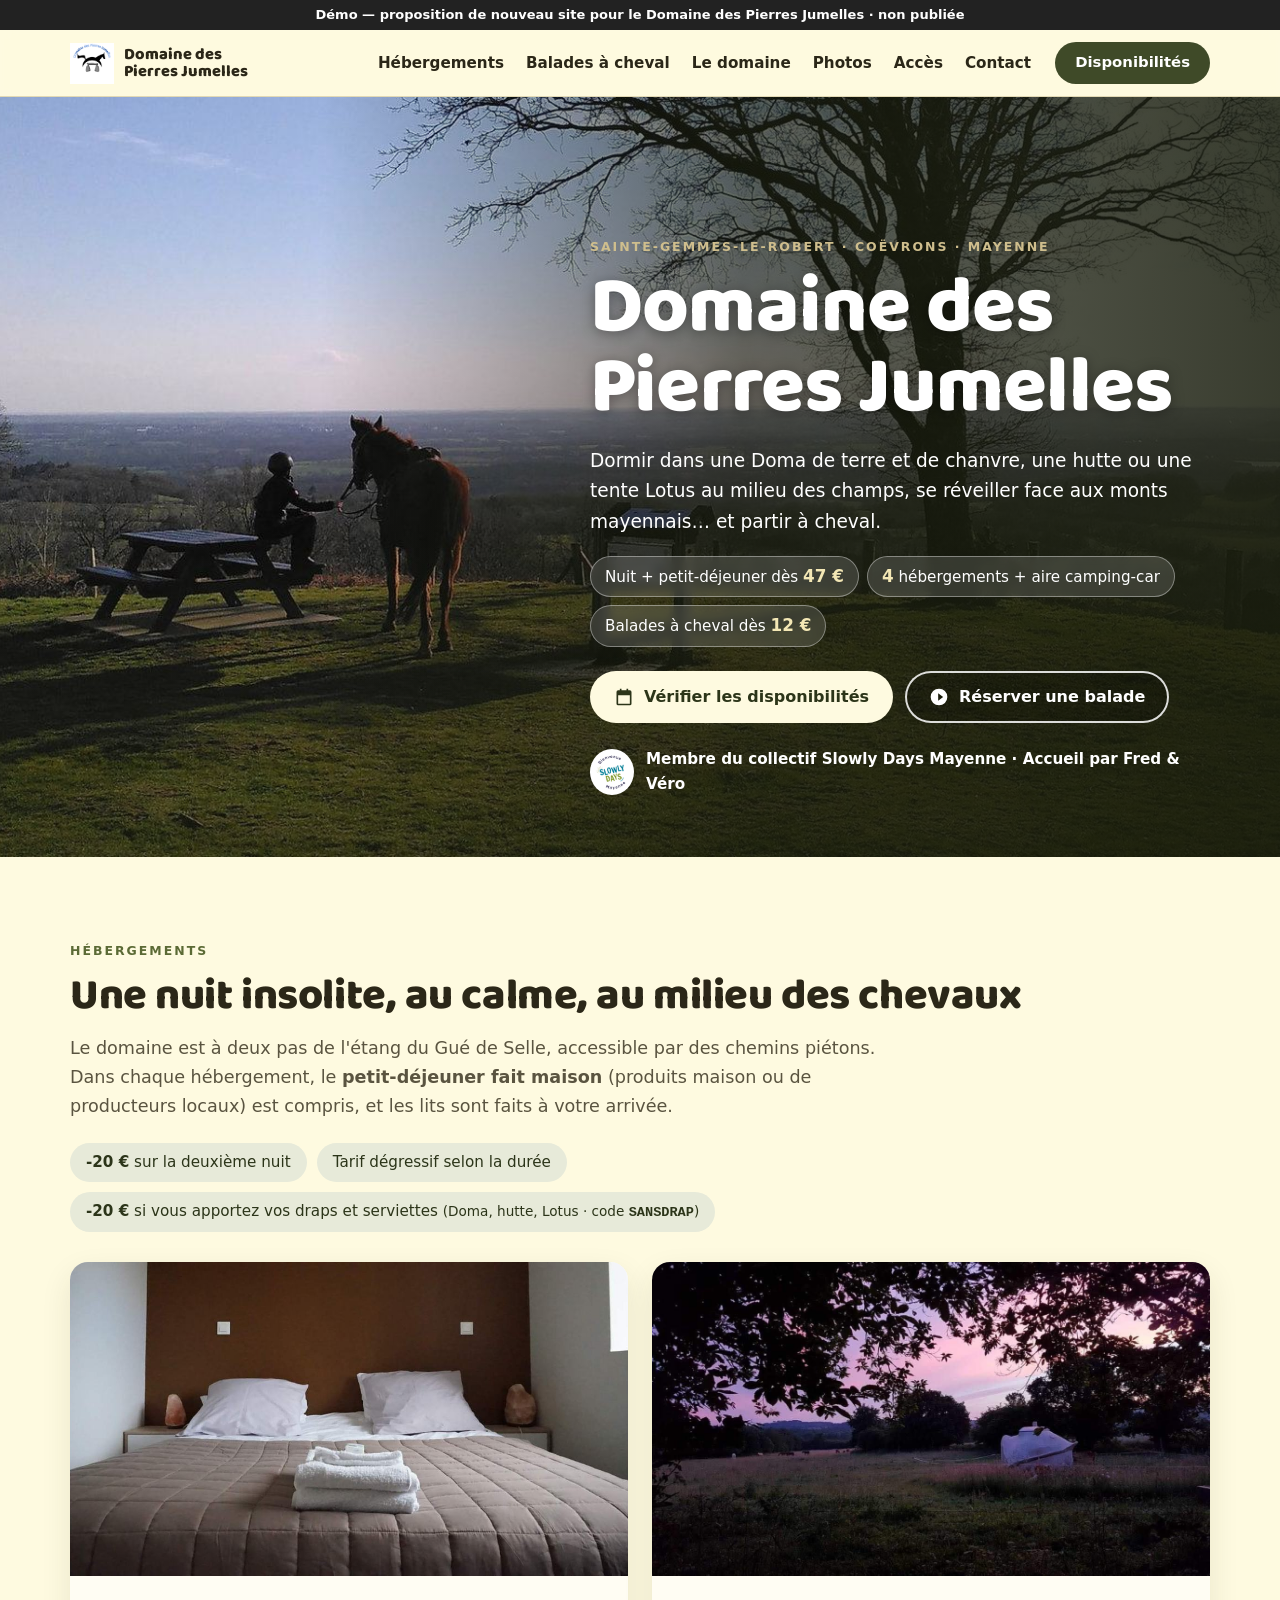
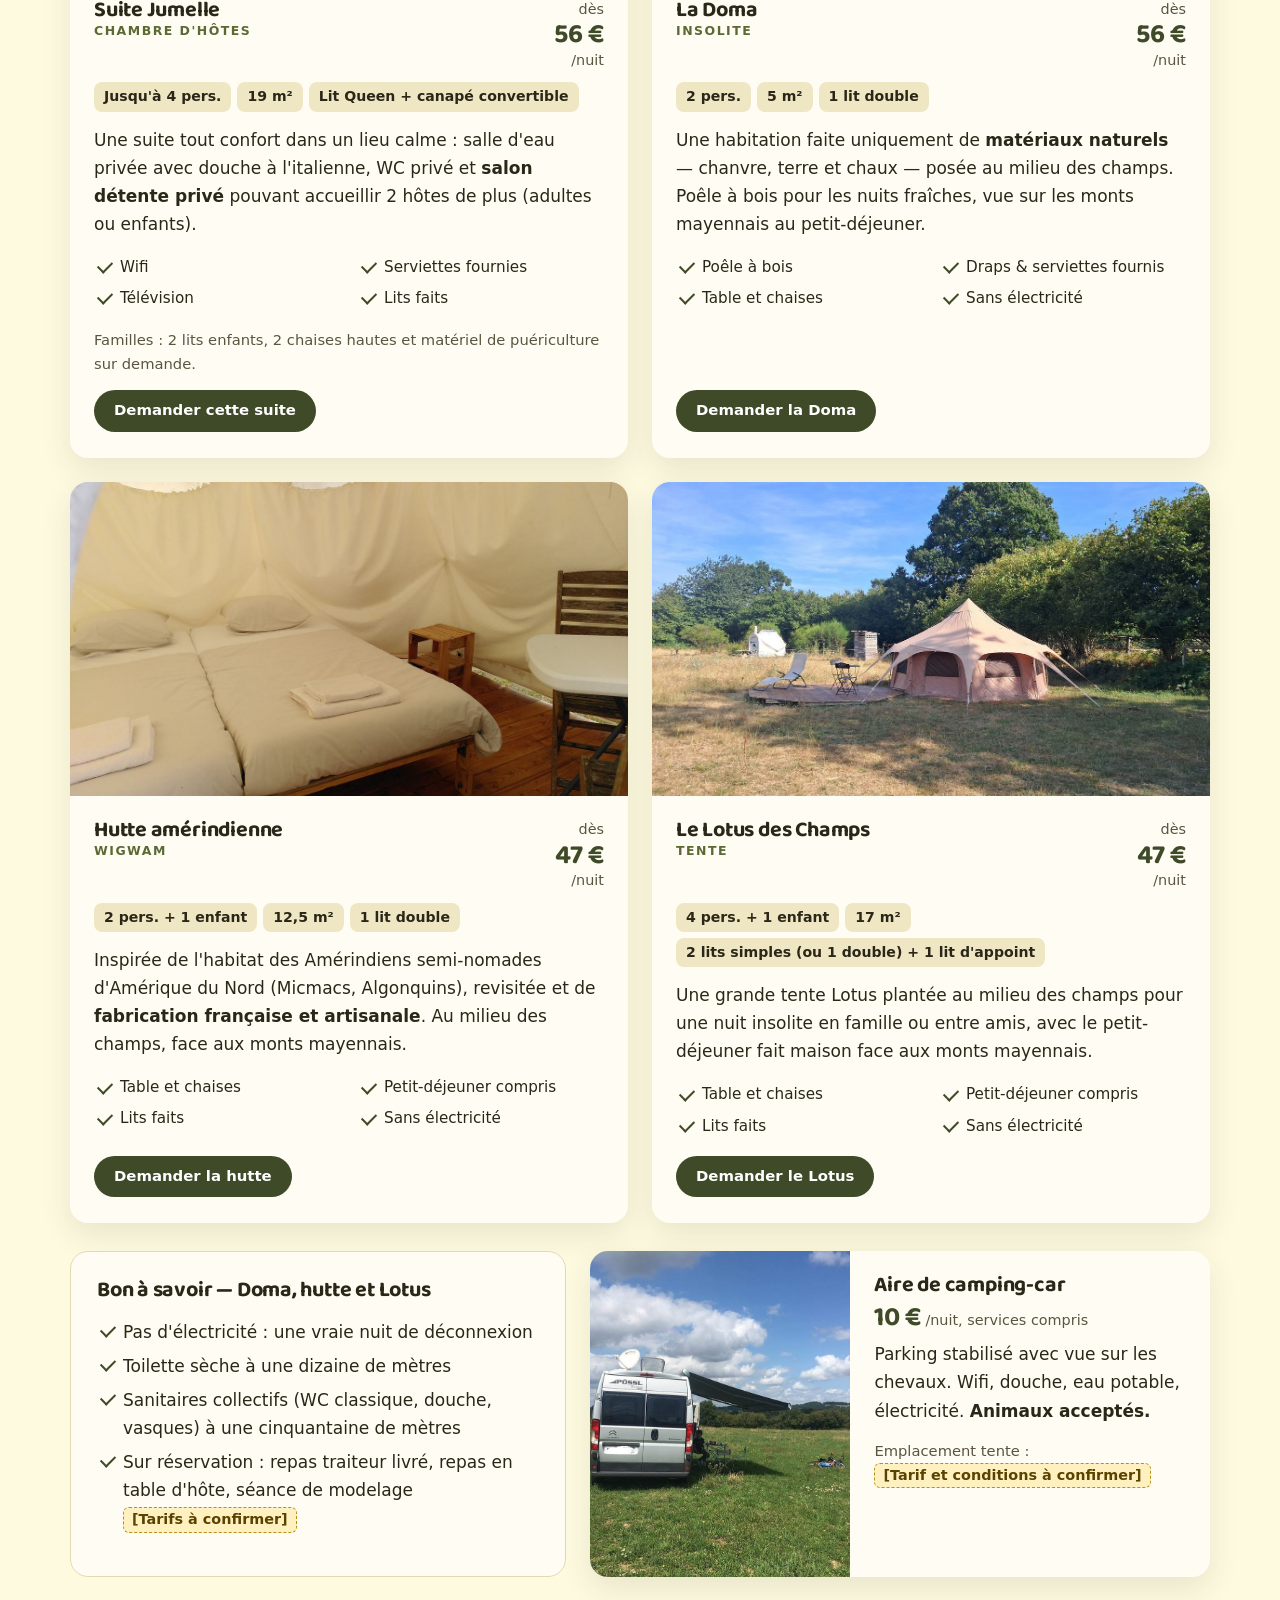
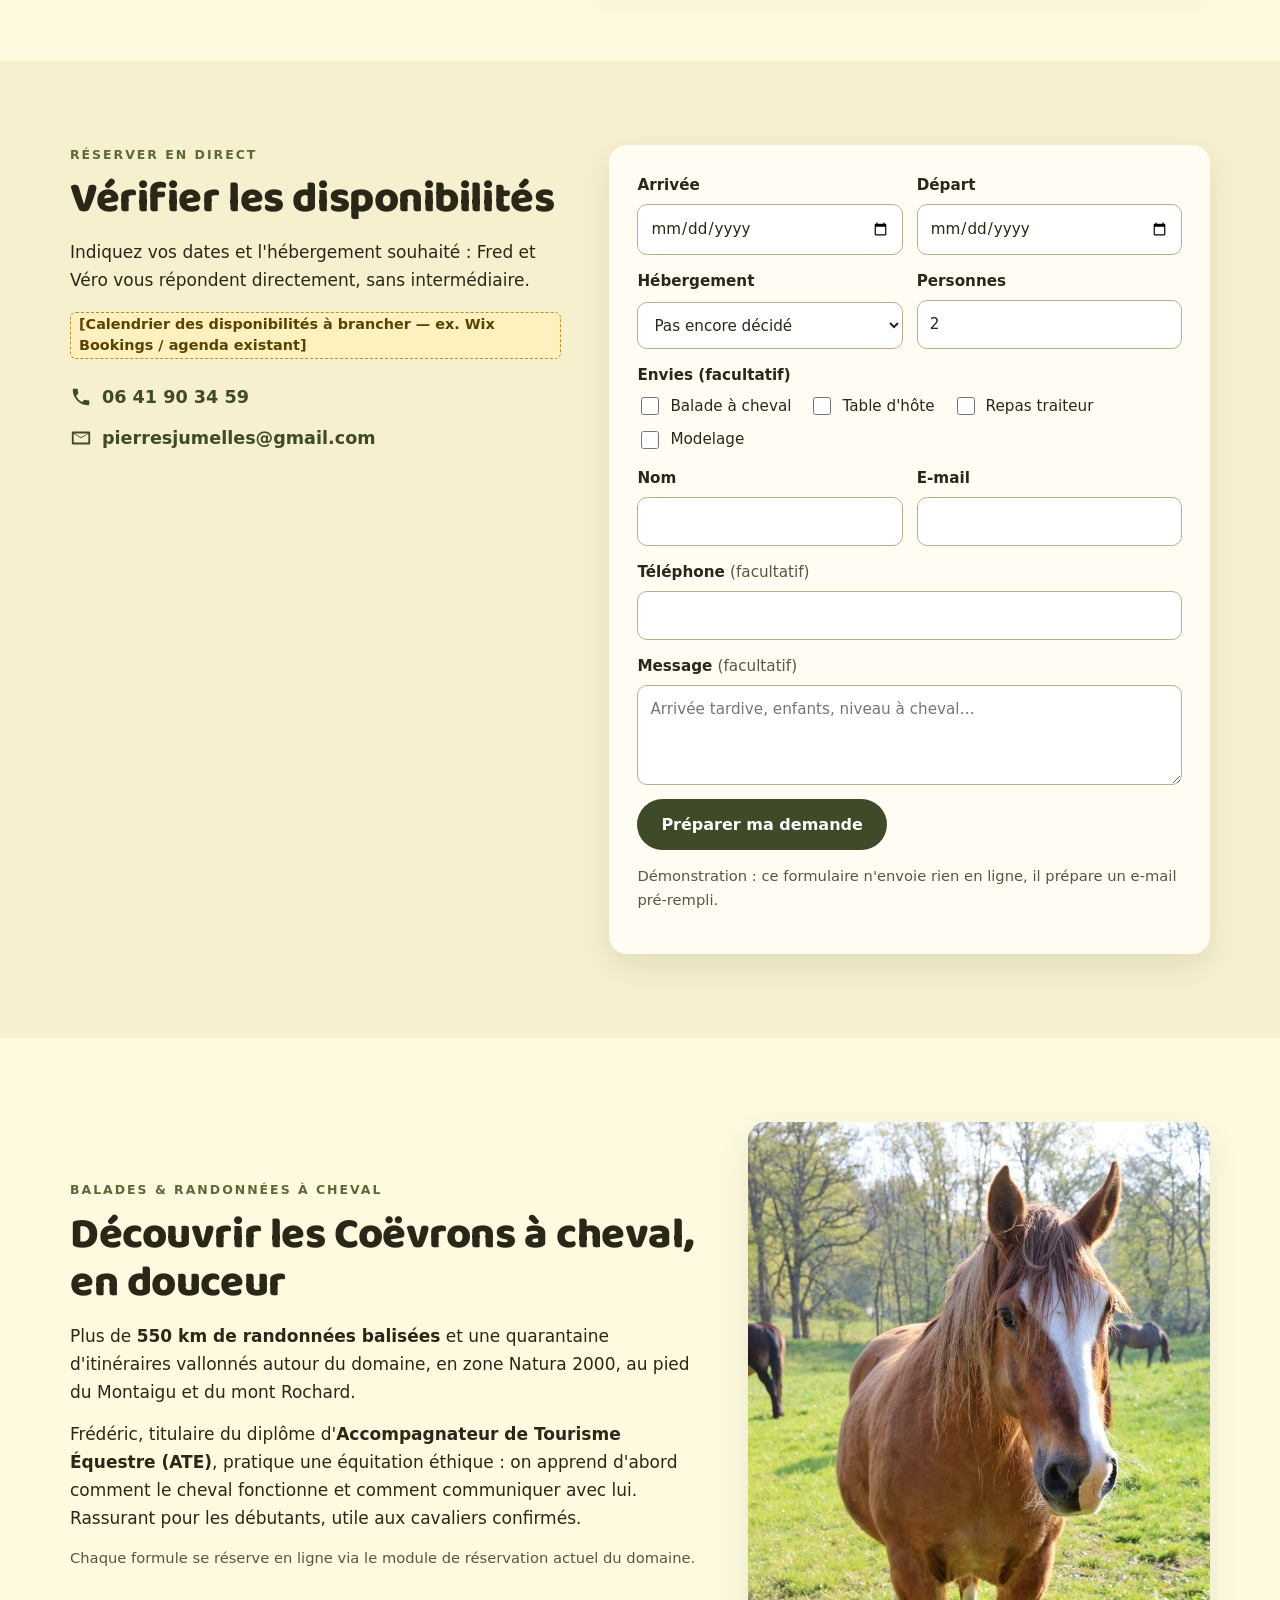
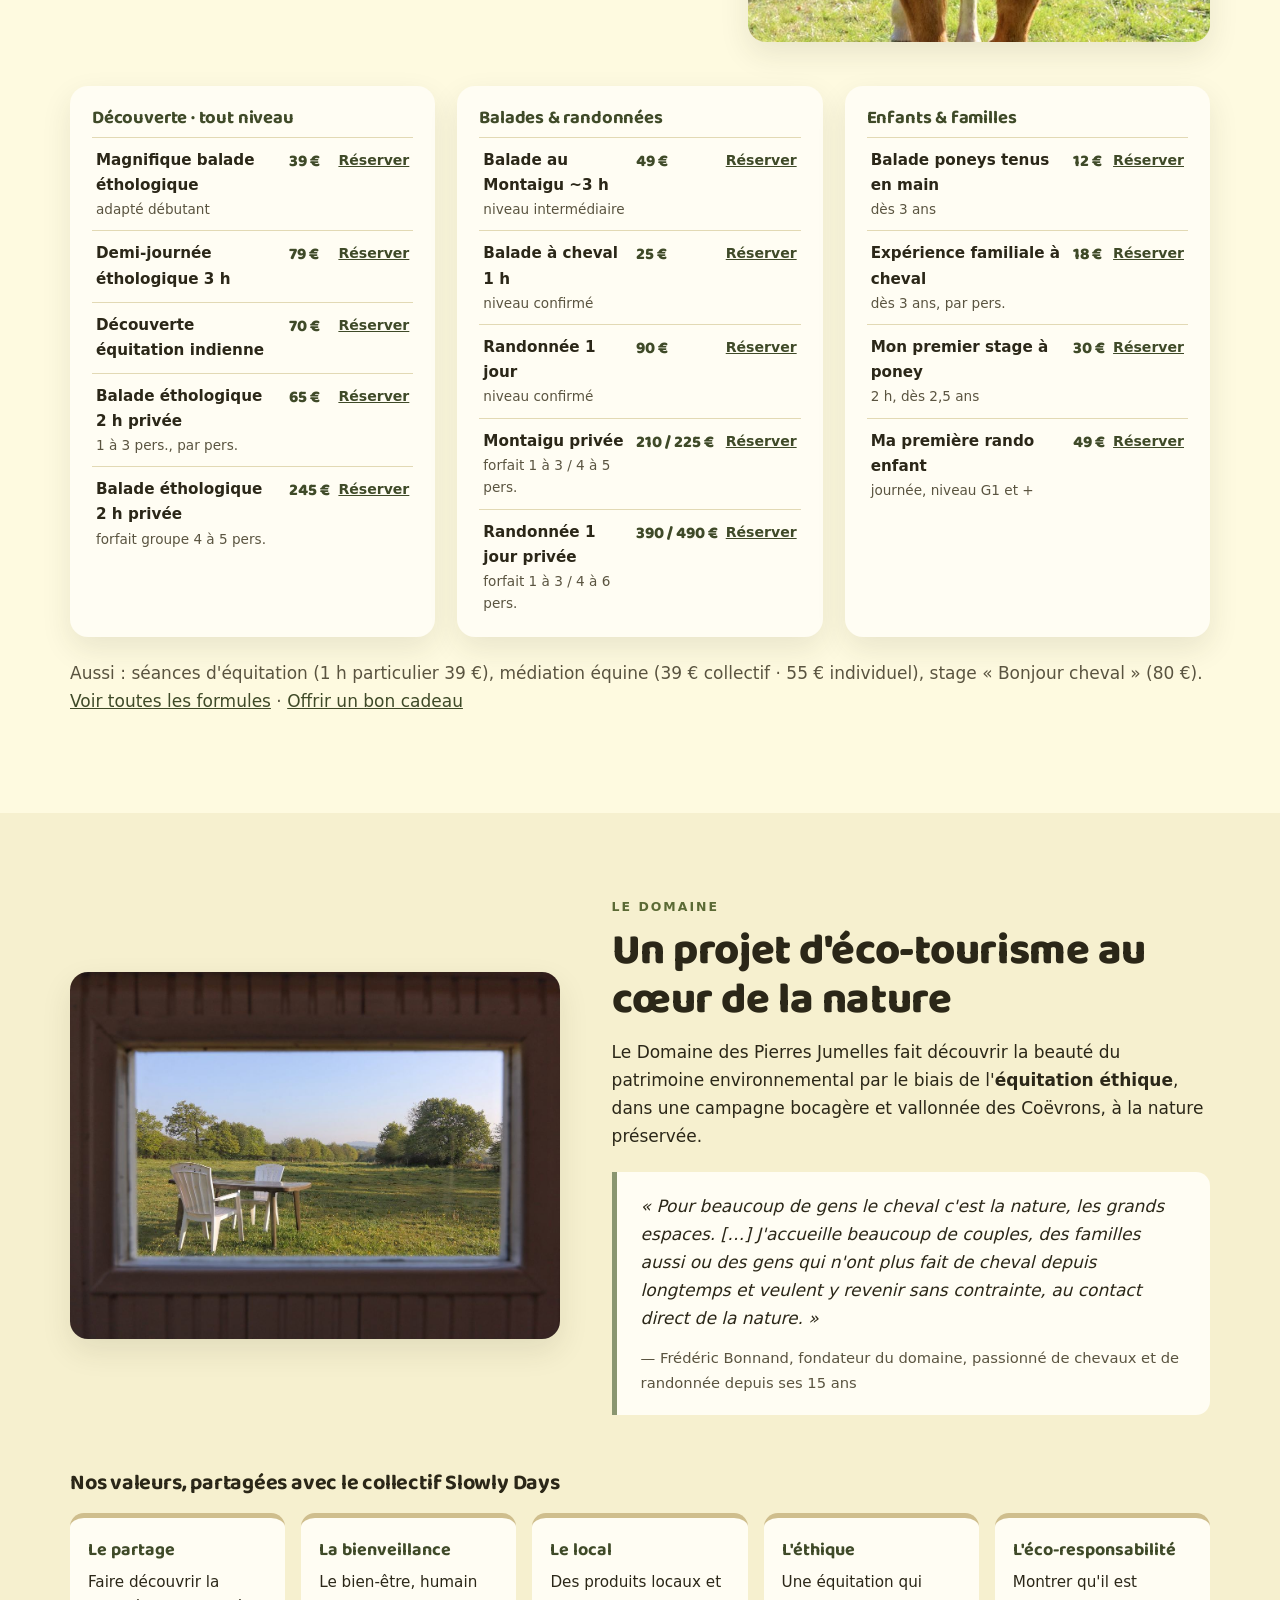
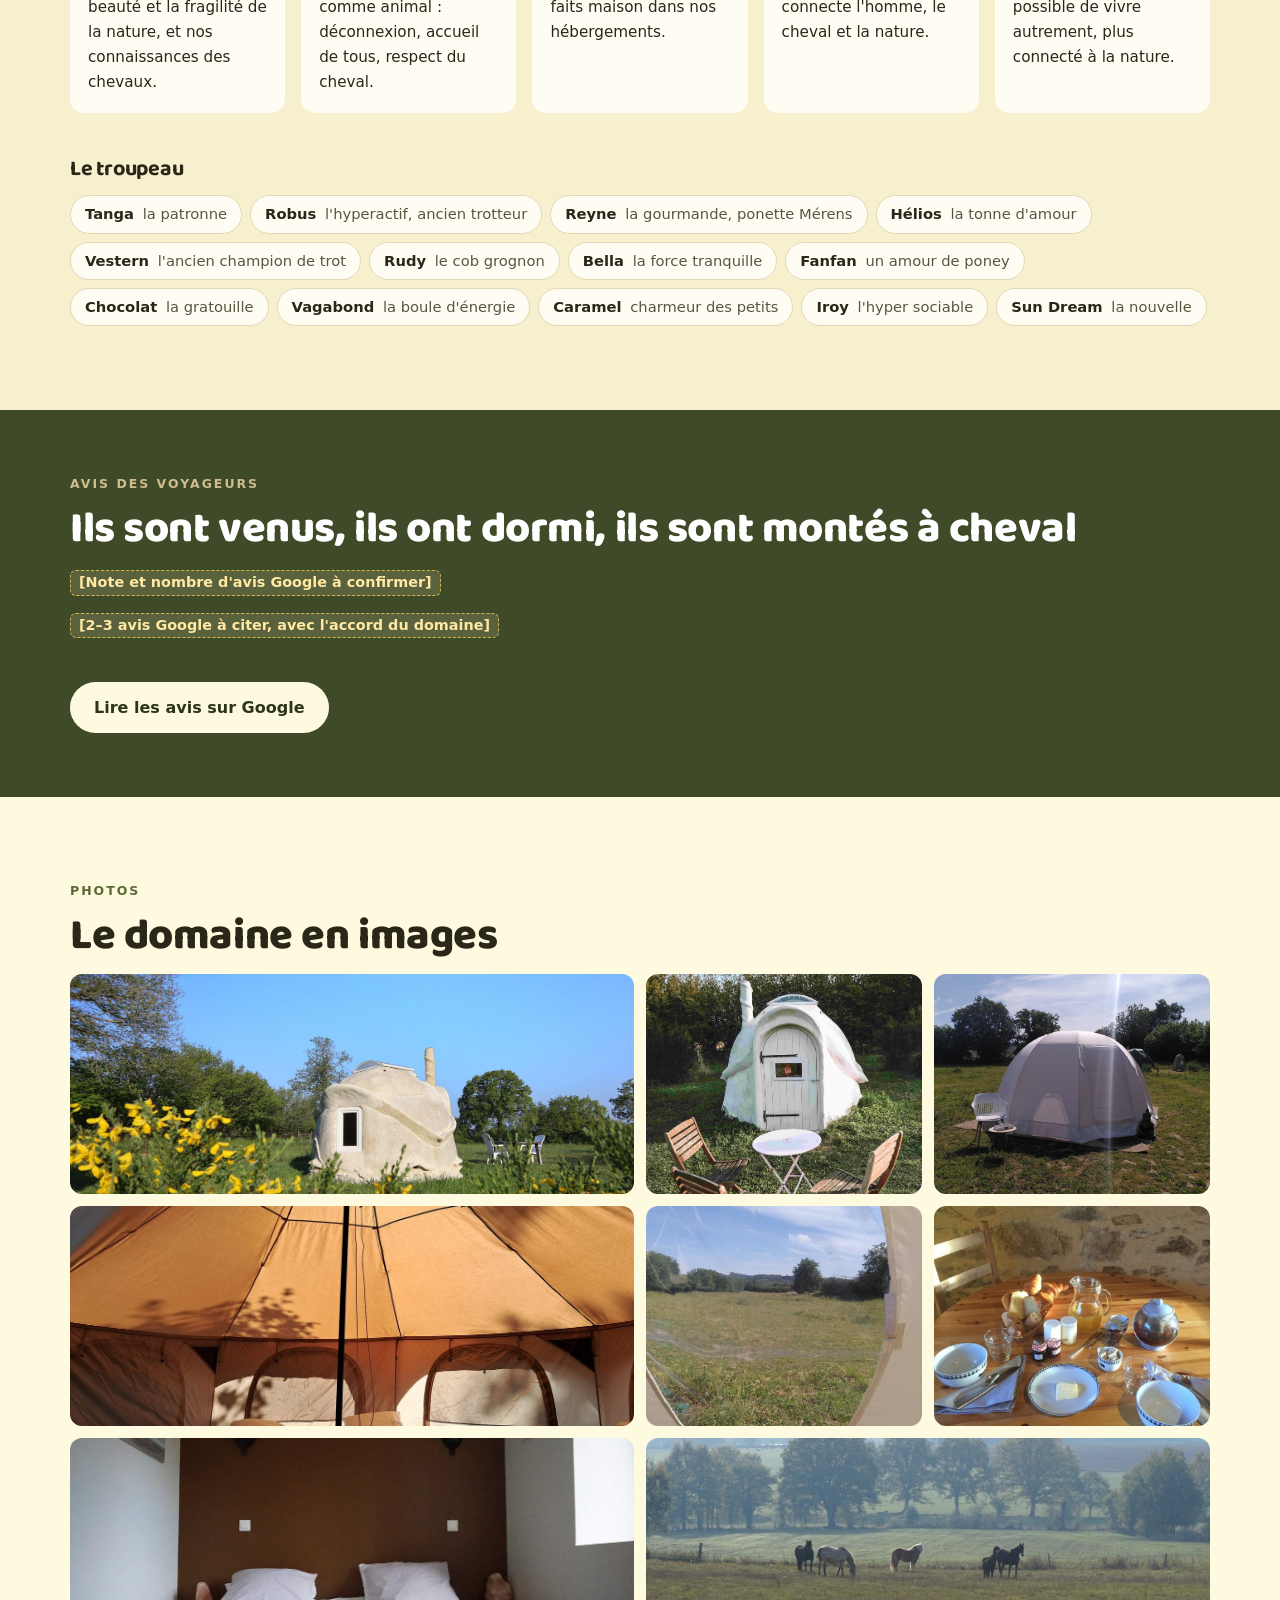
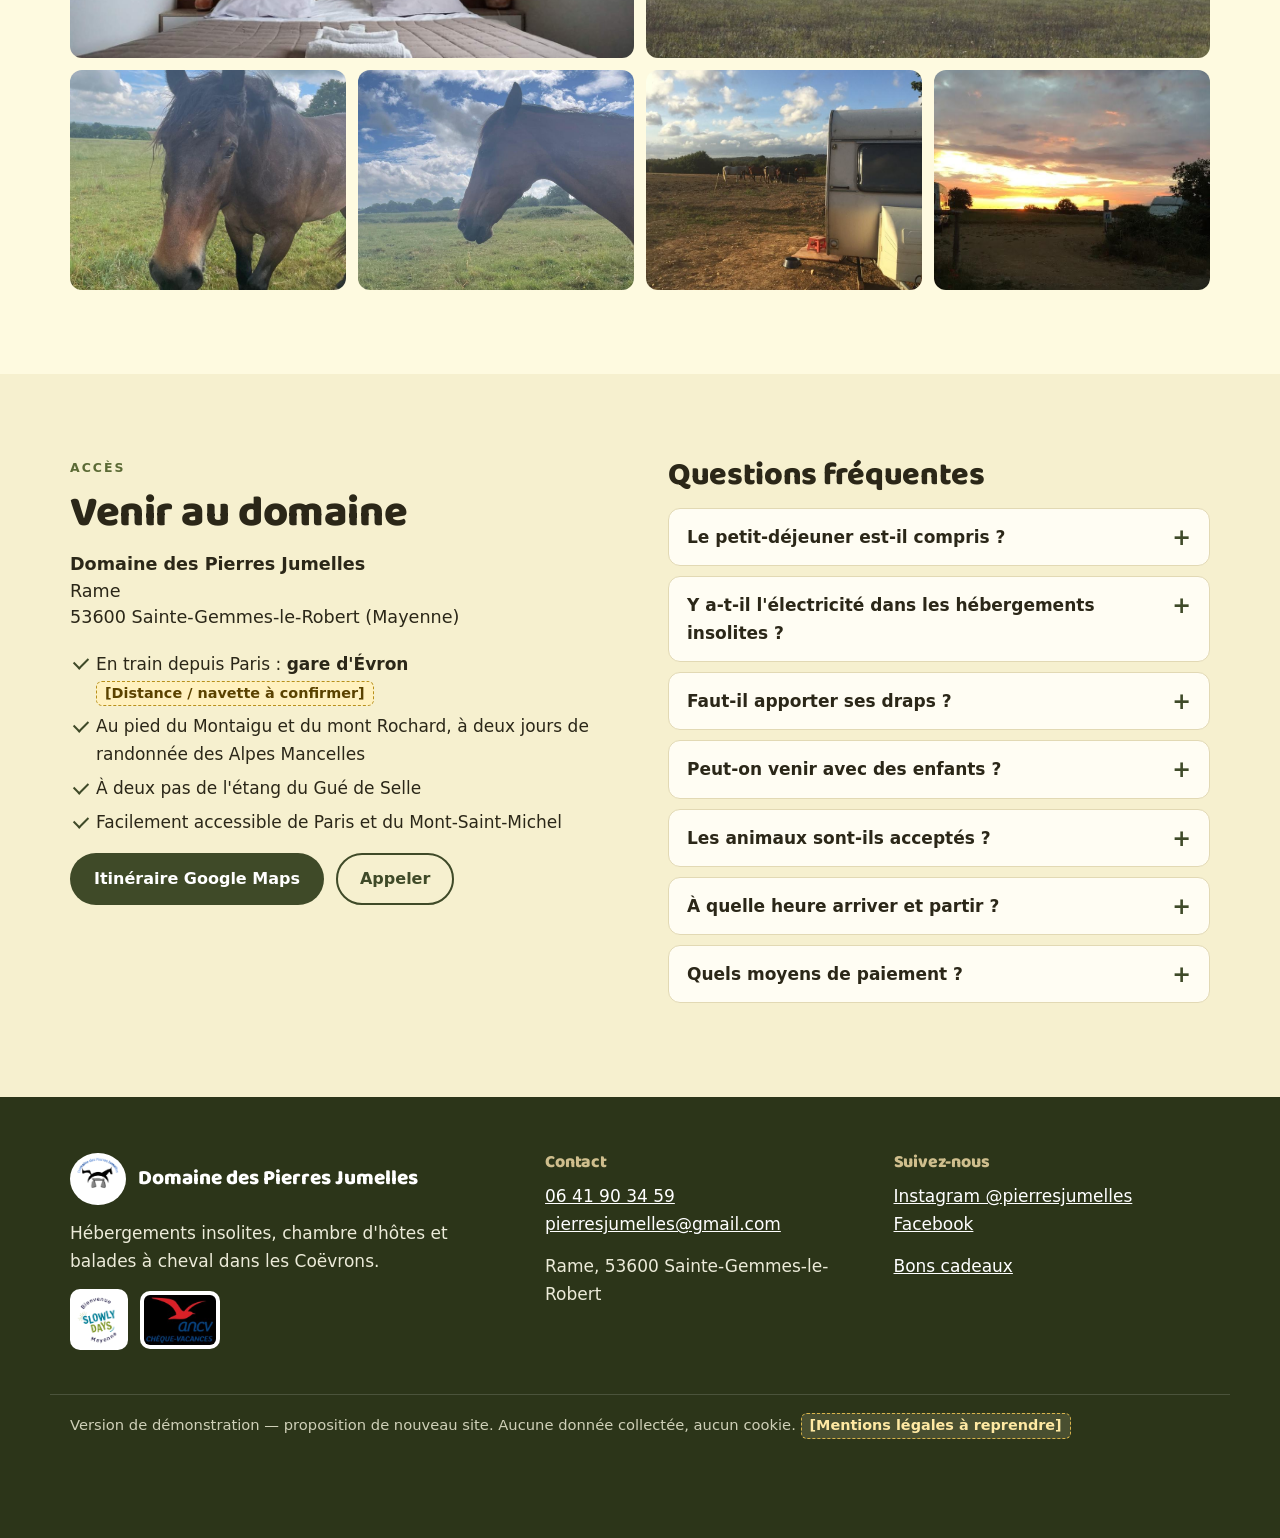
==== commit 3c8eb3d2: "Add demo banner to two sites Co-Authored-By: Claude Opus 5.5 <noreply@anthropic.com>" ====
--- a/domaine-pierres-jumelles-ste-gemmes/index.html
+++ b/domaine-pierres-jumelles-ste-gemmes/index.html
@@ -64,6 +64,7 @@
 </script>
 </head>
 <body>
+<div class="demo-banner" style="background:#222;color:#fff;text-align:center;font:600 13px/1.4 system-ui,sans-serif;padding:6px 12px">Démo — proposition de nouveau site pour le Domaine des Pierres Jumelles · non publiée</div>
 <a class="skip" href="#contenu">Aller au contenu</a>
 
 <header class="topbar">
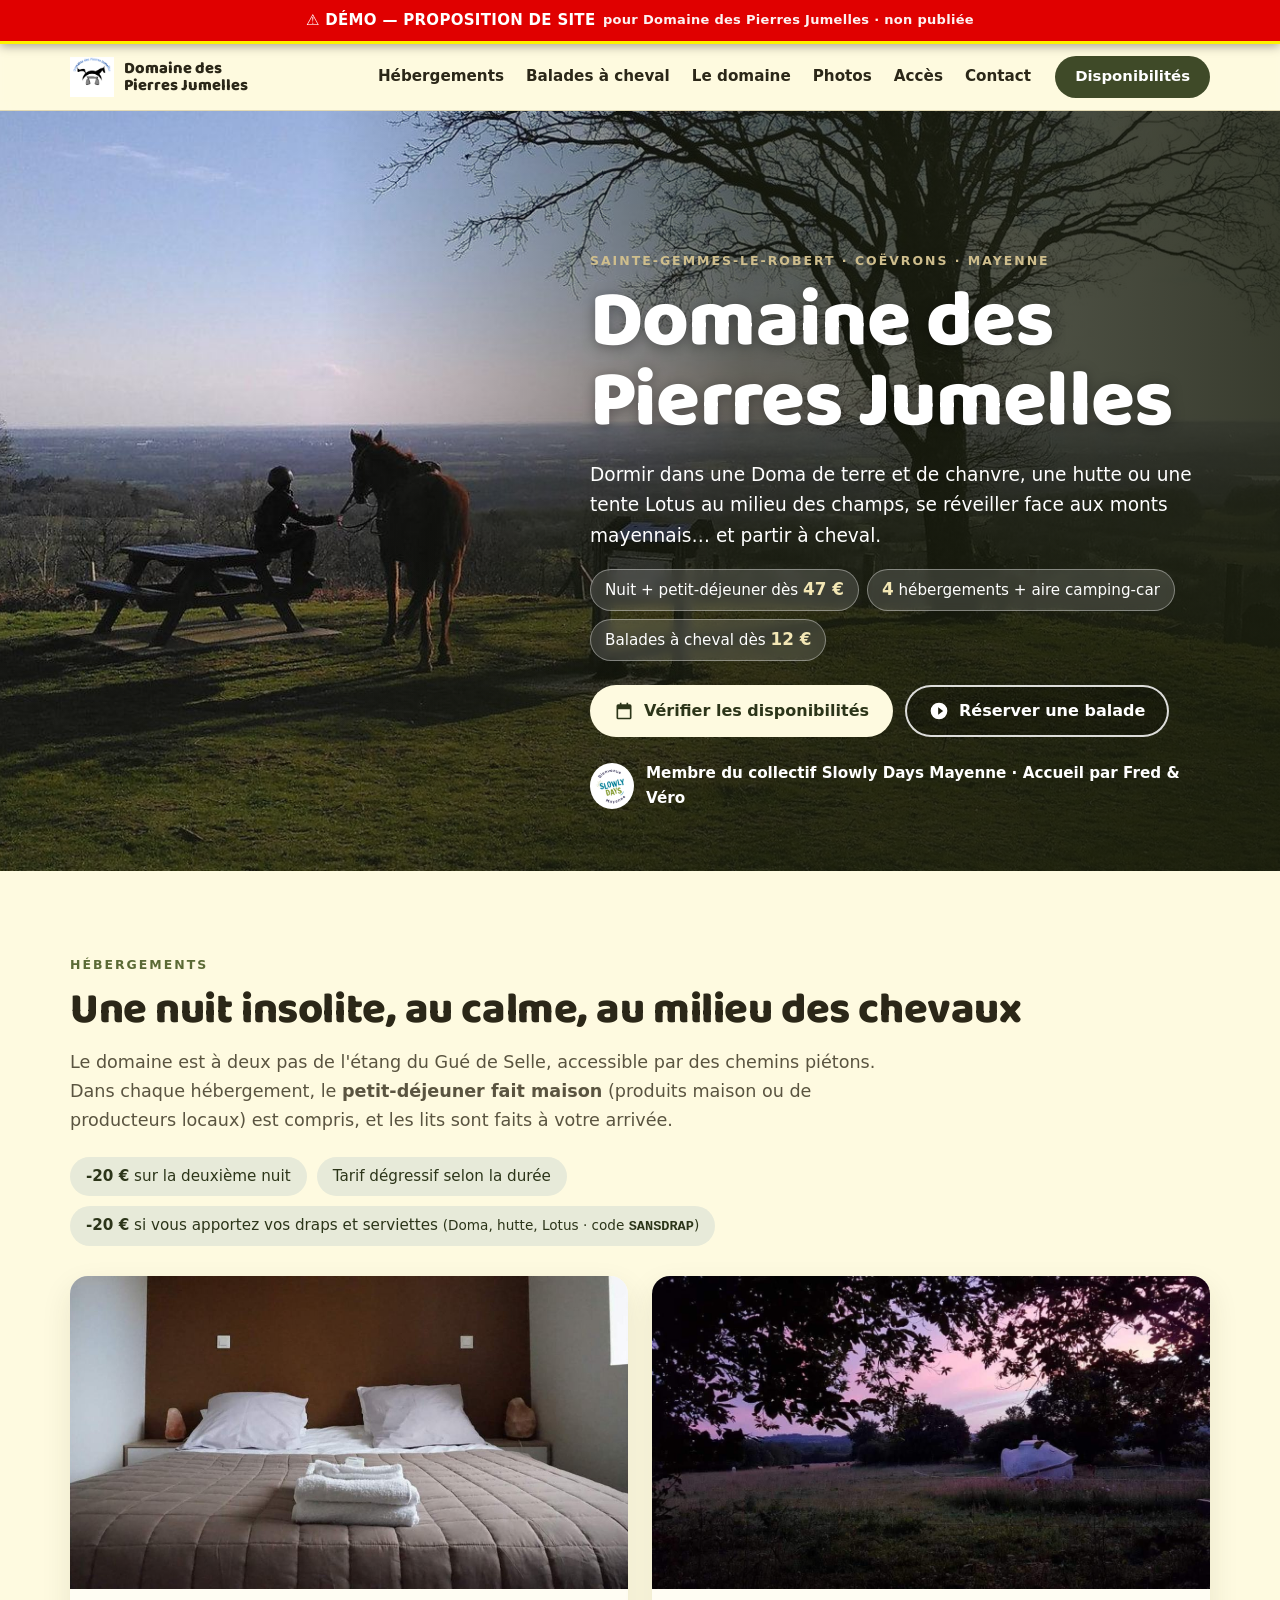
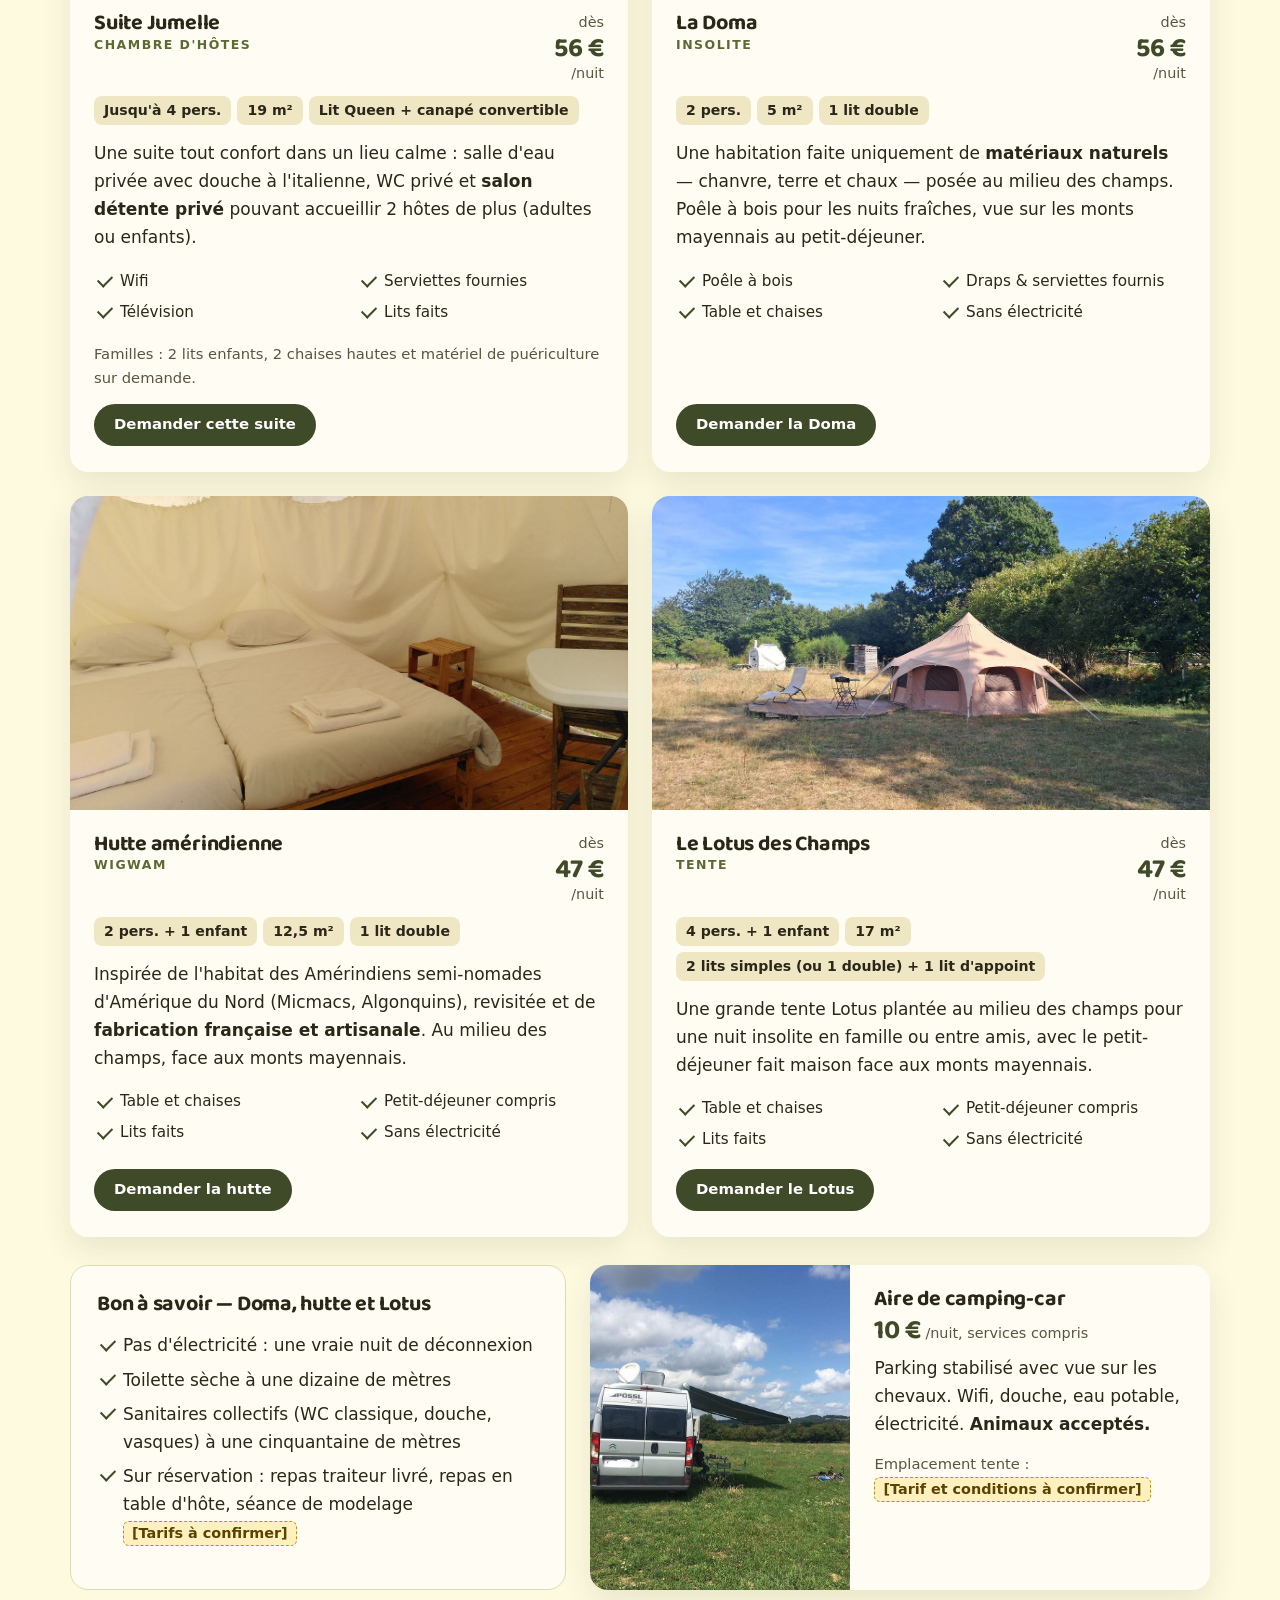
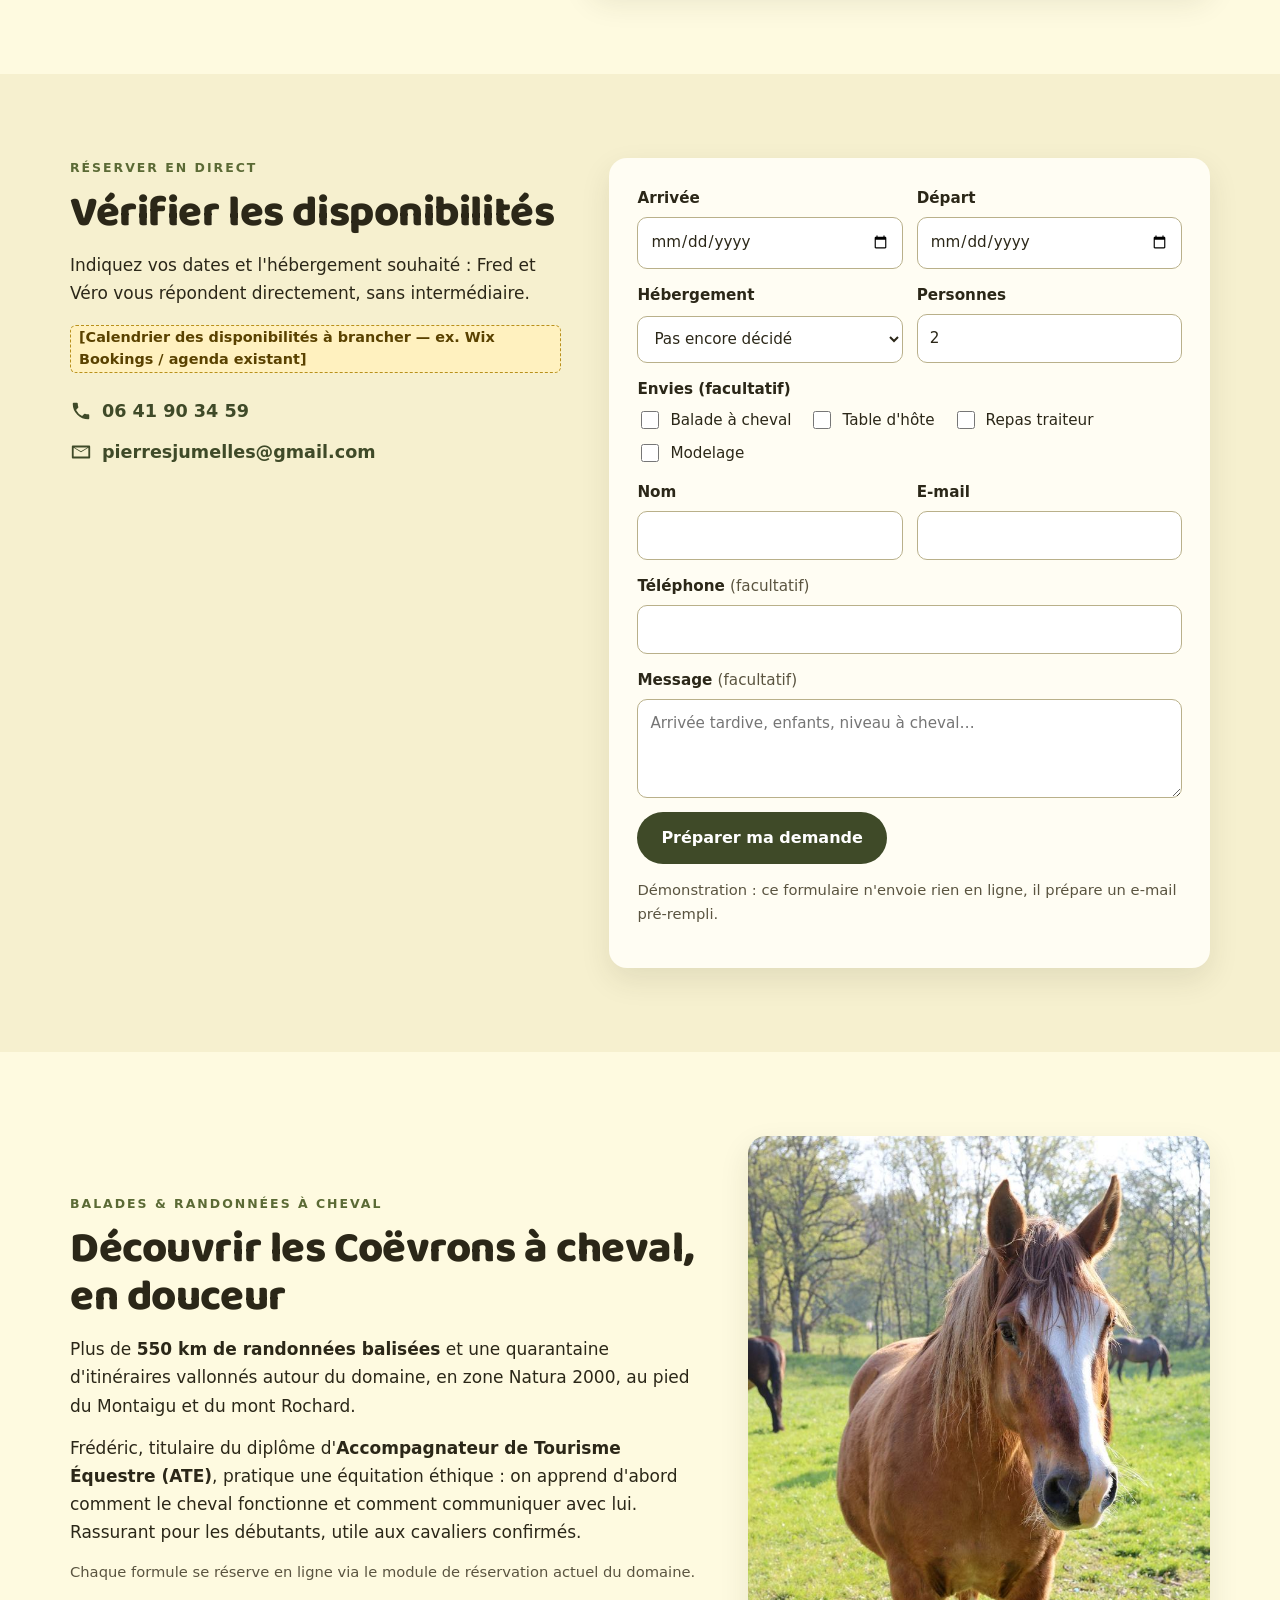
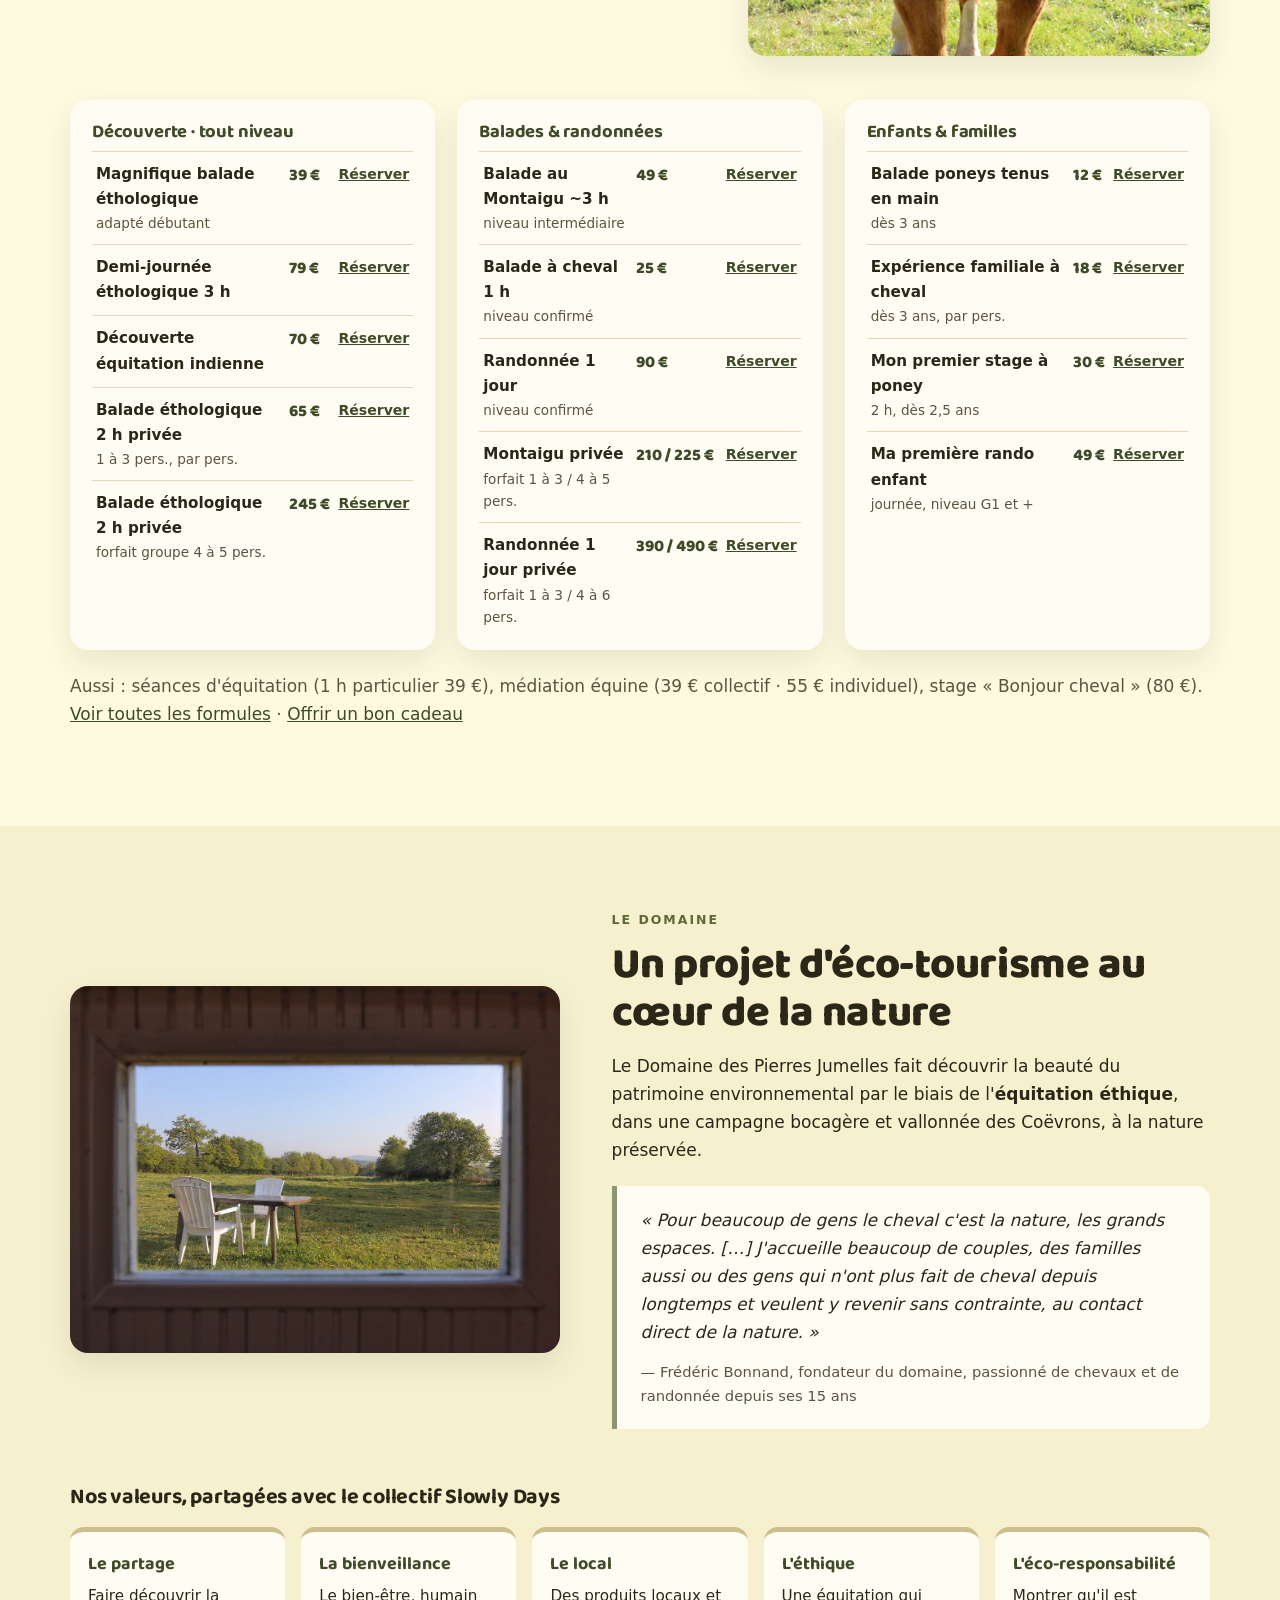
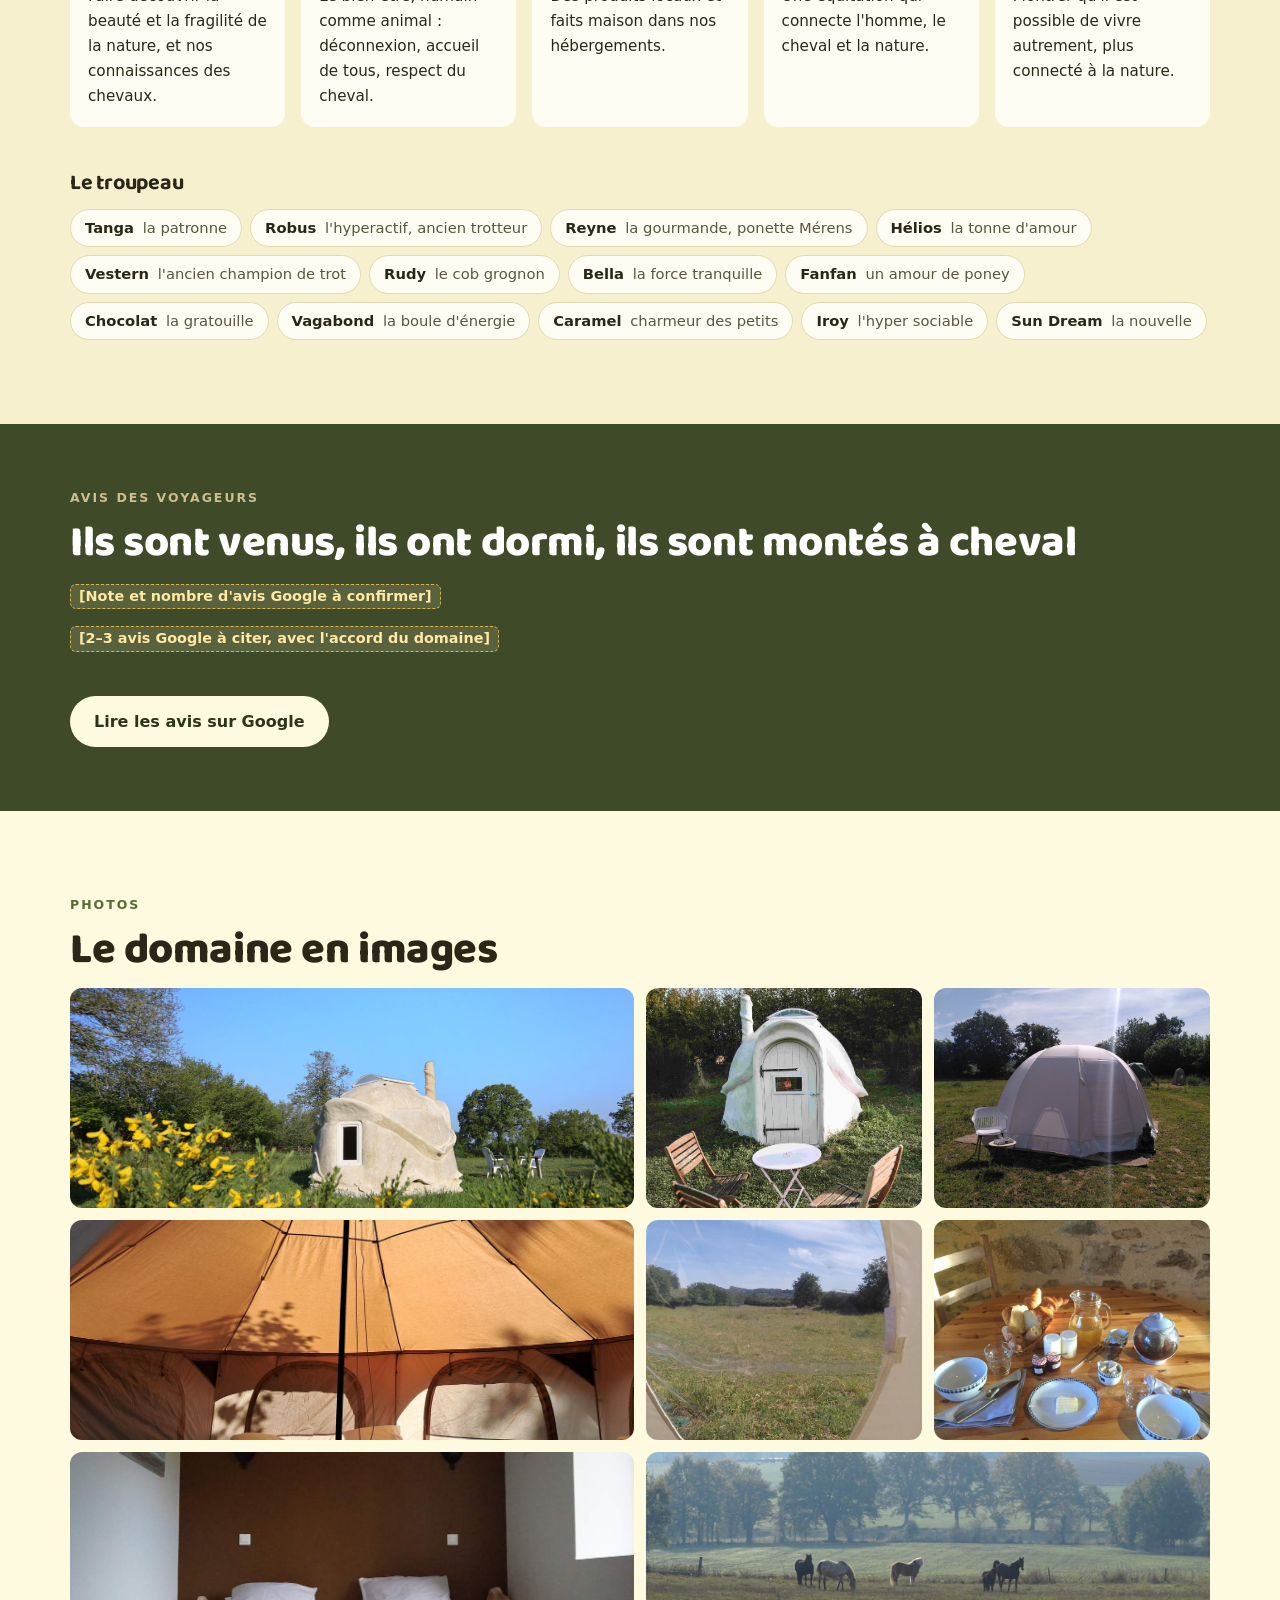
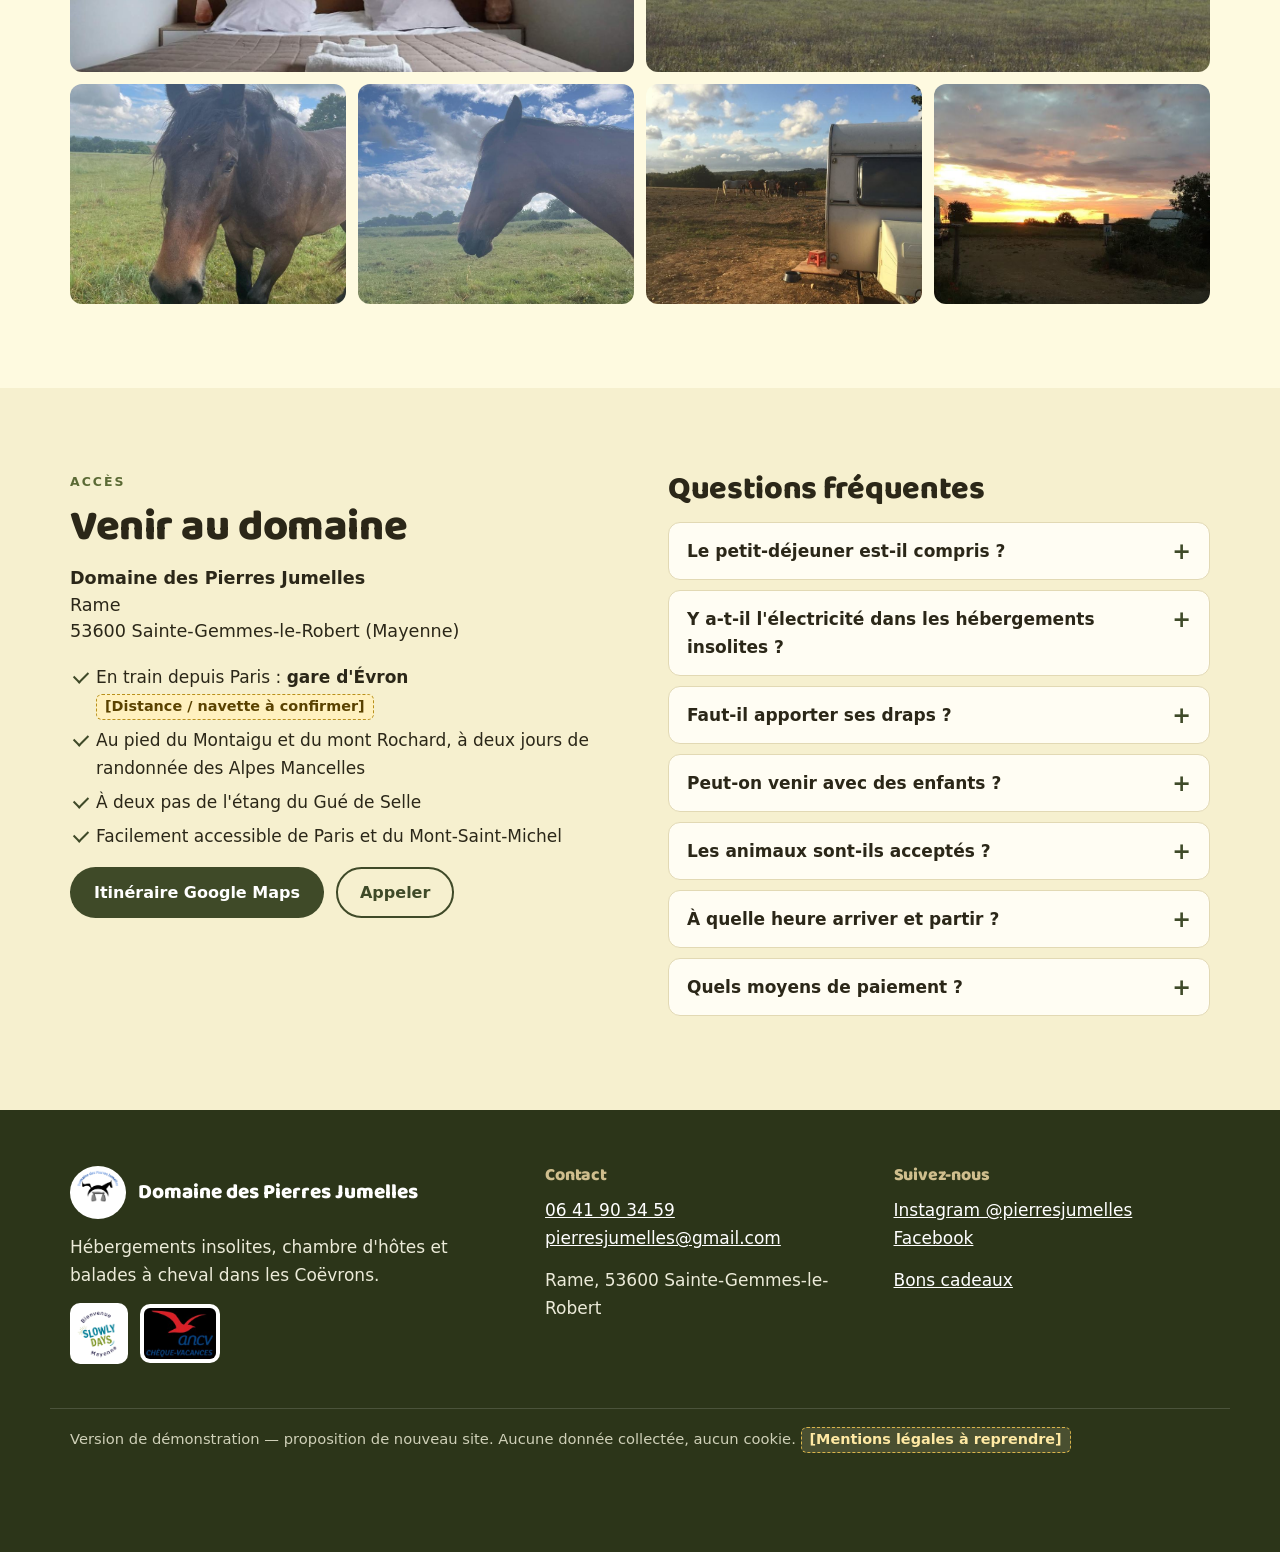
==== commit 192034a4: "Big red sticky demo banner on all demos Co-Authored-By: Claude Opus 5.5 <noreply@anthropic.com>" ====
--- a/domaine-pierres-jumelles-ste-gemmes/index.html
+++ b/domaine-pierres-jumelles-ste-gemmes/index.html
@@ -62,9 +62,10 @@
   ]
 }
 </script>
+<style id="demo-bar-css">#demo-bar{position:fixed;top:0;left:0;right:0;z-index:2147483647;height:44px;display:flex;align-items:center;justify-content:center;gap:.5em;padding:0 12px;background:#e00000;color:#fff;font:800 15px/1.1 system-ui,-apple-system,"Segoe UI",Roboto,sans-serif;letter-spacing:.02em;text-transform:uppercase;text-align:center;box-shadow:0 2px 10px rgba(0,0,0,.35);border-bottom:3px solid #fff200}#demo-bar small{font-weight:600;text-transform:none;font-size:13px;opacity:.95}body{padding-top:44px!important}html{scroll-padding-top:120px}@media(max-width:600px){#demo-bar{font-size:14px}#demo-bar small{display:none}}</style>
 </head>
 <body>
-<div class="demo-banner" style="background:#222;color:#fff;text-align:center;font:600 13px/1.4 system-ui,sans-serif;padding:6px 12px">Démo — proposition de nouveau site pour le Domaine des Pierres Jumelles · non publiée</div>
+<div id="demo-bar" role="note">⚠ Démo — proposition de site <small>pour Domaine des Pierres Jumelles · non publiée</small></div>
 <a class="skip" href="#contenu">Aller au contenu</a>
 
 <header class="topbar">
@@ -512,5 +513,6 @@
 </dialog>
 
 <script src="script.js"></script>
+<script id="demo-bar-js">(function(){function f(){var H=document.getElementById("demo-bar").offsetHeight;document.querySelectorAll("body *").forEach(function(e){if(e.id==="demo-bar")return;var c=getComputedStyle(e);if((c.position==="sticky"||c.position==="fixed")&&parseFloat(c.top)<H&&c.top!=="auto"&&!(c.position==="fixed"&&c.bottom==="0px"&&c.top!=="0px")){if(!e.dataset.demoTop){e.dataset.demoTop=1;e.style.top=(parseFloat(c.top)+H)+"px";}}});}if(document.readyState!=="loading")f();else document.addEventListener("DOMContentLoaded",f);})();</script>
 </body>
 </html>
